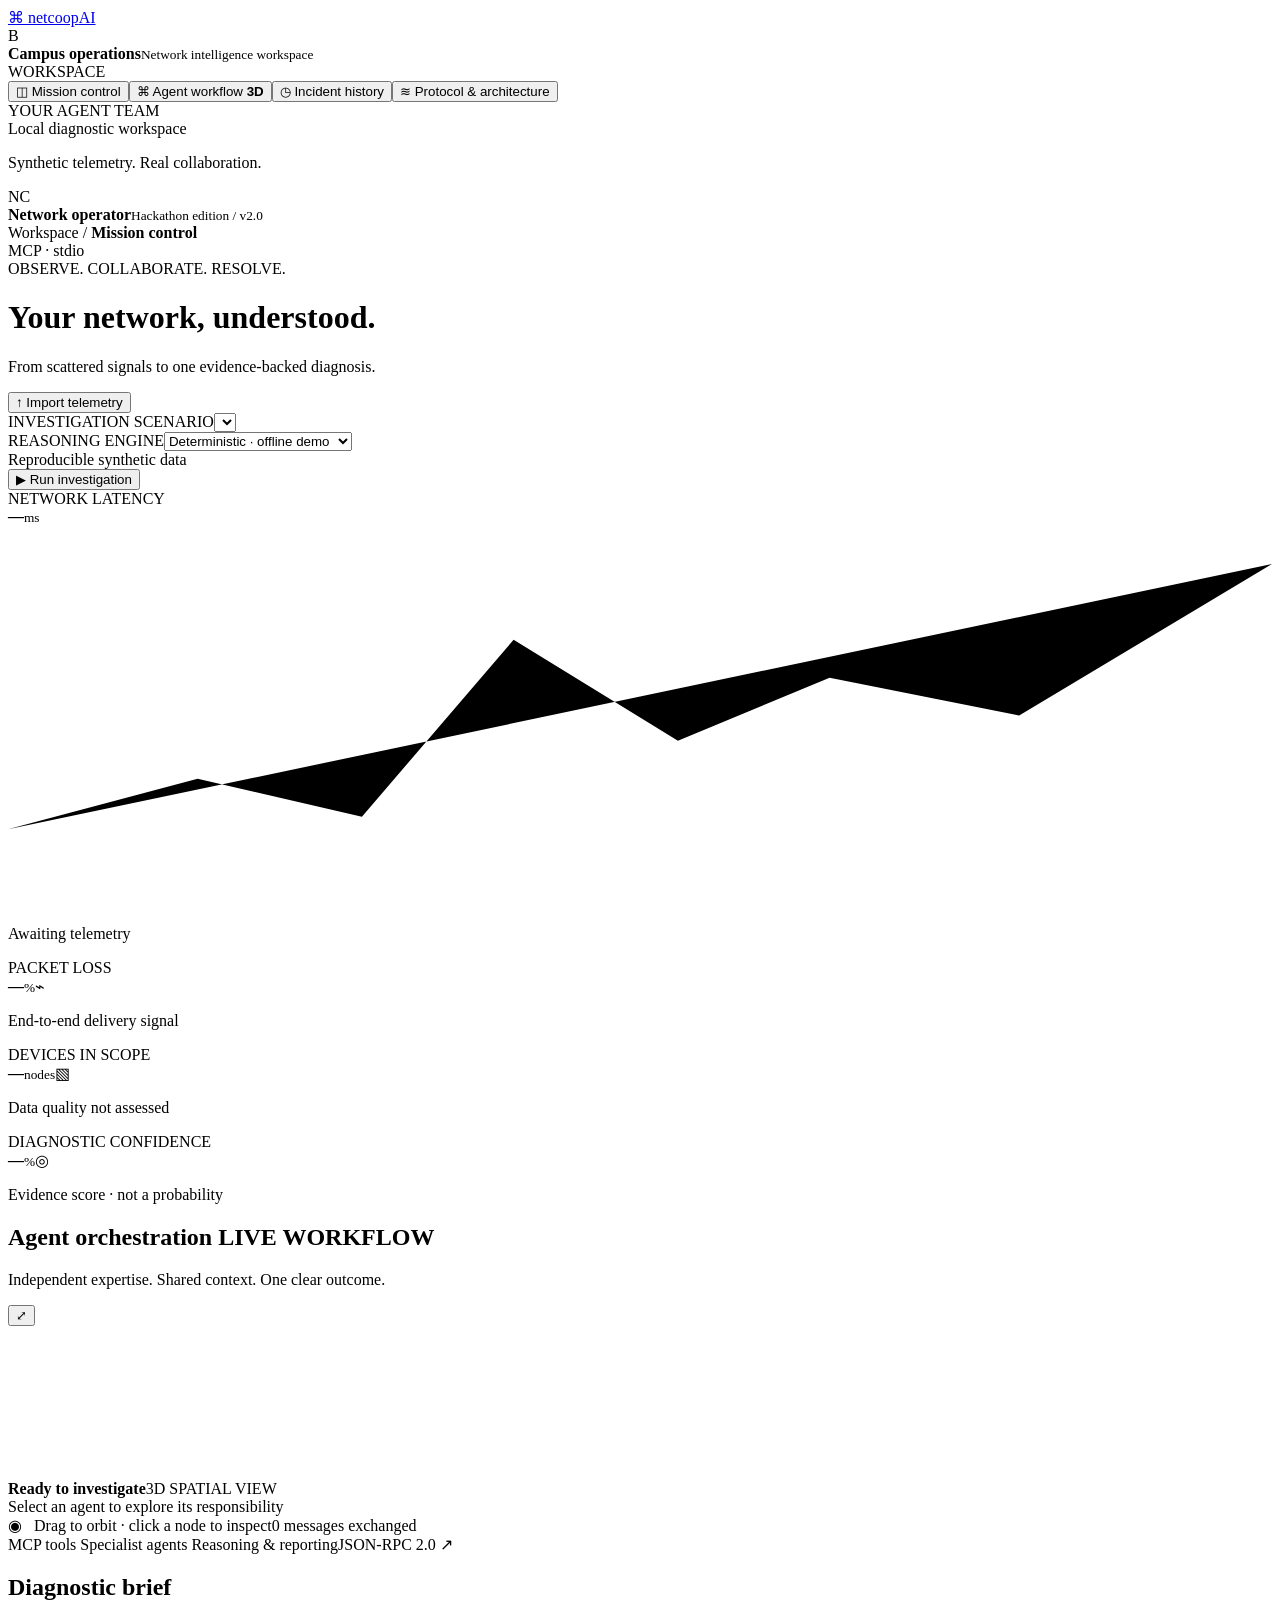
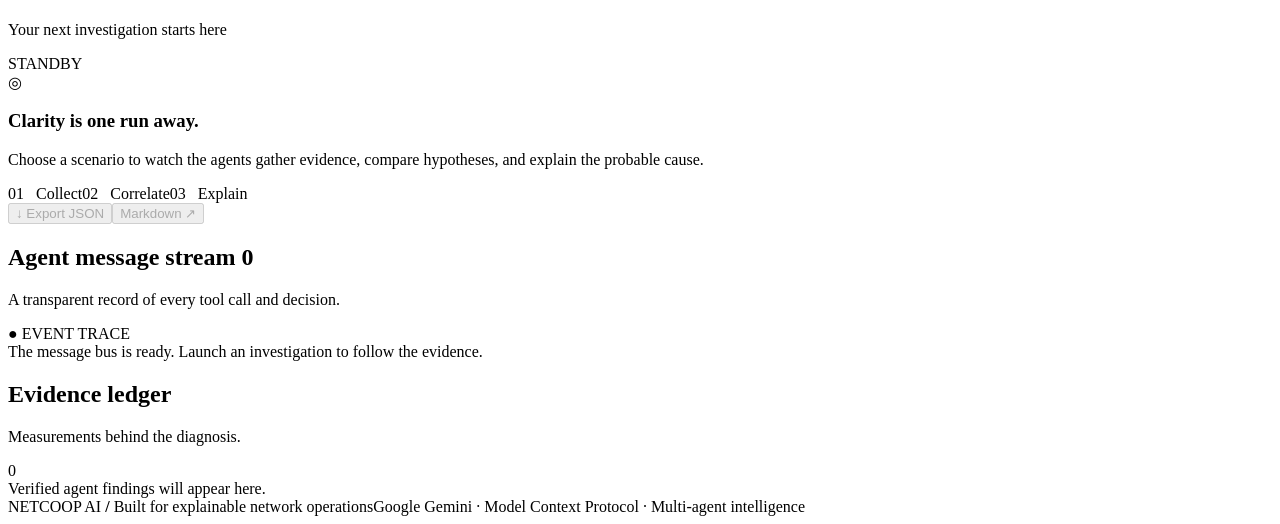
==== static/index.html @ 18e90ee9 "Add initial HTML structure for index page" ====
<!doctype html>
<html lang="en">
<head><meta charset="utf-8"><meta name="viewport" content="width=device-width,initial-scale=1"><meta name="theme-color" content="#102c27"><title>NetCoop AI · Network intelligence</title><link rel="stylesheet" href="/style.css"><script defer src="/app.js"></script></head>
<body>
<aside class="sidebar">
 <a class="brand" href="/" aria-label="NetCoop home"><span class="brand-icon">⌘</span> netcoop<span class="ai">AI</span></a>
 <div class="workspace"><span class="campus">B</span><div><strong>Campus operations</strong><small>Network intelligence workspace</small></div></div>
 <div class="nav-label">WORKSPACE</div>
 <nav><button class="nav active" data-view="overview"><span>◫</span> Mission control</button><button class="nav" data-view="workflow"><span>⌘</span> Agent workflow <b>3D</b></button><button class="nav" data-view="history"><span>◷</span> Incident history</button><button class="nav" id="protocol"><span>≋</span> Protocol & architecture</button></nav>
 <div class="nav-label second">YOUR AGENT TEAM</div><div class="team" id="team"></div>
 <div class="sidebar-bottom"><div class="connection"><i></i> Local diagnostic workspace</div><p>Synthetic telemetry. Real collaboration.</p><div class="profile"><span>NC</span><div><strong>Network operator</strong><small>Hackathon edition / v2.0</small></div></div></div>
</aside>
<div class="shell">
 <header><div class="breadcrumb">Workspace <span>/</span> <strong id="pageTitle">Mission control</strong></div><div class="header-right"><span class="pill"><i></i> MCP · stdio</span><span id="clock"></span></div></header>
 <main>
  <div class="heading"><div><div class="eyebrow">OBSERVE. COLLABORATE. RESOLVE.</div><h1>Your network, understood.</h1><p>From scattered signals to one evidence-backed diagnosis.</p></div><button class="button secondary" id="upload">↑ Import telemetry</button><input hidden id="file" type="file" accept=".json,application/json"></div>
  <section class="command-bar" aria-label="Run configuration"><div><label for="scenario">INVESTIGATION SCENARIO</label><select id="scenario"></select></div><div><label for="mode">REASONING ENGINE</label><select id="mode"><option value="demo">Deterministic · offline demo</option><option value="gemini">Google Gemini + MCP tools</option></select></div><div class="run-source"><i></i><span id="source">Reproducible synthetic data</span></div><button class="button primary" id="run">▶ <span>Run investigation</span></button></section>
  <div id="notice" role="status" aria-live="polite"></div>
  <section class="metrics" id="metrics"><article><span>NETWORK LATENCY</span><div><strong id="latency">—</strong><small>ms</small><svg viewBox="0 0 100 30"><path d="M0 24 L15 20 L28 23 L40 9 L53 17 L65 12 L80 15 L100 3"/></svg></div><p id="latencyNote">Awaiting telemetry</p></article><article><span>PACKET LOSS</span><div><strong id="loss">—</strong><small>%</small><span class="metric-icon">⌁</span></div><p>End-to-end delivery signal</p></article><article><span>DEVICES IN SCOPE</span><div><strong id="devices">—</strong><small>nodes</small><span class="metric-icon">▧</span></div><p id="quality">Data quality not assessed</p></article><article><span>DIAGNOSTIC CONFIDENCE</span><div><strong id="confidence">—</strong><small>%</small><span class="metric-icon">◎</span></div><p>Evidence score · not a probability</p></article></section>
  <div id="dashboard">
  <section class="investigation-grid">
   <article class="panel graph-panel"><div class="panel-heading"><div><h2>Agent orchestration <span class="badge">LIVE WORKFLOW</span></h2><p>Independent expertise. Shared context. One clear outcome.</p></div><button class="icon-button" id="reset" title="Reset 3D camera" aria-label="Reset 3D camera">⤢</button></div>
    <div class="graph"><canvas id="graph" aria-label="Interactive 3D agent workflow. Drag to rotate. The accessible message trace below provides every agent event."></canvas><div class="graph-top"><span><i></i> <b id="graphStatus">Ready to investigate</b></span><span>3D SPATIAL VIEW</span></div><div id="nodeInfo" class="node-info">Select an agent to explore its responsibility</div><div class="graph-bottom"><span>◉ &nbsp; Drag to orbit · click a node to inspect</span><span id="eventCount">0 messages exchanged</span></div></div>
    <div class="flow-footer"><span><i class="dot mint"></i> MCP tools</span><span><i class="dot blue"></i> Specialist agents</span><span><i class="dot purple"></i> Reasoning & reporting</span><span class="transport">JSON-RPC 2.0 ↗</span></div>
   </article>
   <article class="panel result-panel"><div class="panel-heading"><div><h2>Diagnostic brief</h2><p id="incidentId">Your next investigation starts here</p></div><span class="status-badge" id="reportStatus">STANDBY</span></div><div id="report"><div class="empty-report"><div class="radar">◎</div><h3>Clarity is one run away.</h3><p>Choose a scenario to watch the agents gather evidence, compare hypotheses, and explain the probable cause.</p><div class="mini-steps"><span>01 &nbsp; Collect</span><span>02 &nbsp; Correlate</span><span>03 &nbsp; Explain</span></div></div></div><div class="report-footer"><button class="button secondary" id="download" disabled>↓ Export JSON</button><button class="text-button" id="markdown" disabled>Markdown ↗</button></div></article>
  </section>
  <section class="bottom-grid"><article class="panel trace-panel"><div class="panel-heading"><div><h2>Agent message stream <span class="count" id="traceCount">0</span></h2><p>A transparent record of every tool call and decision.</p></div><span class="live-label">● EVENT TRACE</span></div><div id="trace" class="trace" role="log" aria-live="off"><div class="trace-empty">The message bus is ready. Launch an investigation to follow the evidence.</div></div></article><article class="panel evidence-panel"><div class="panel-heading"><div><h2>Evidence ledger</h2><p>Measurements behind the diagnosis.</p></div><span class="count" id="evidenceCount">0</span></div><div id="evidence" class="evidence"><div class="trace-empty">Verified agent findings will appear here.</div></div></article></section>
  </div>
  <section id="historyView" class="panel" hidden><div class="panel-heading"><div><h2>Recent investigations</h2><p>Stored locally · latest 20 investigations · click to inspect</p></div><button id="refresh" class="button secondary">Refresh</button></div><div id="history"></div></section>
  <footer><span>NETCOOP AI <b>/</b> Built for explainable network operations</span><span>Google Gemini · Model Context Protocol · Multi-agent intelligence</span></footer>
 </main>
</div>
<dialog id="dialog"><button class="icon-button close" id="close" aria-label="Close dialog">×</button><div id="dialogContent"></div></dialog>
</body></html>
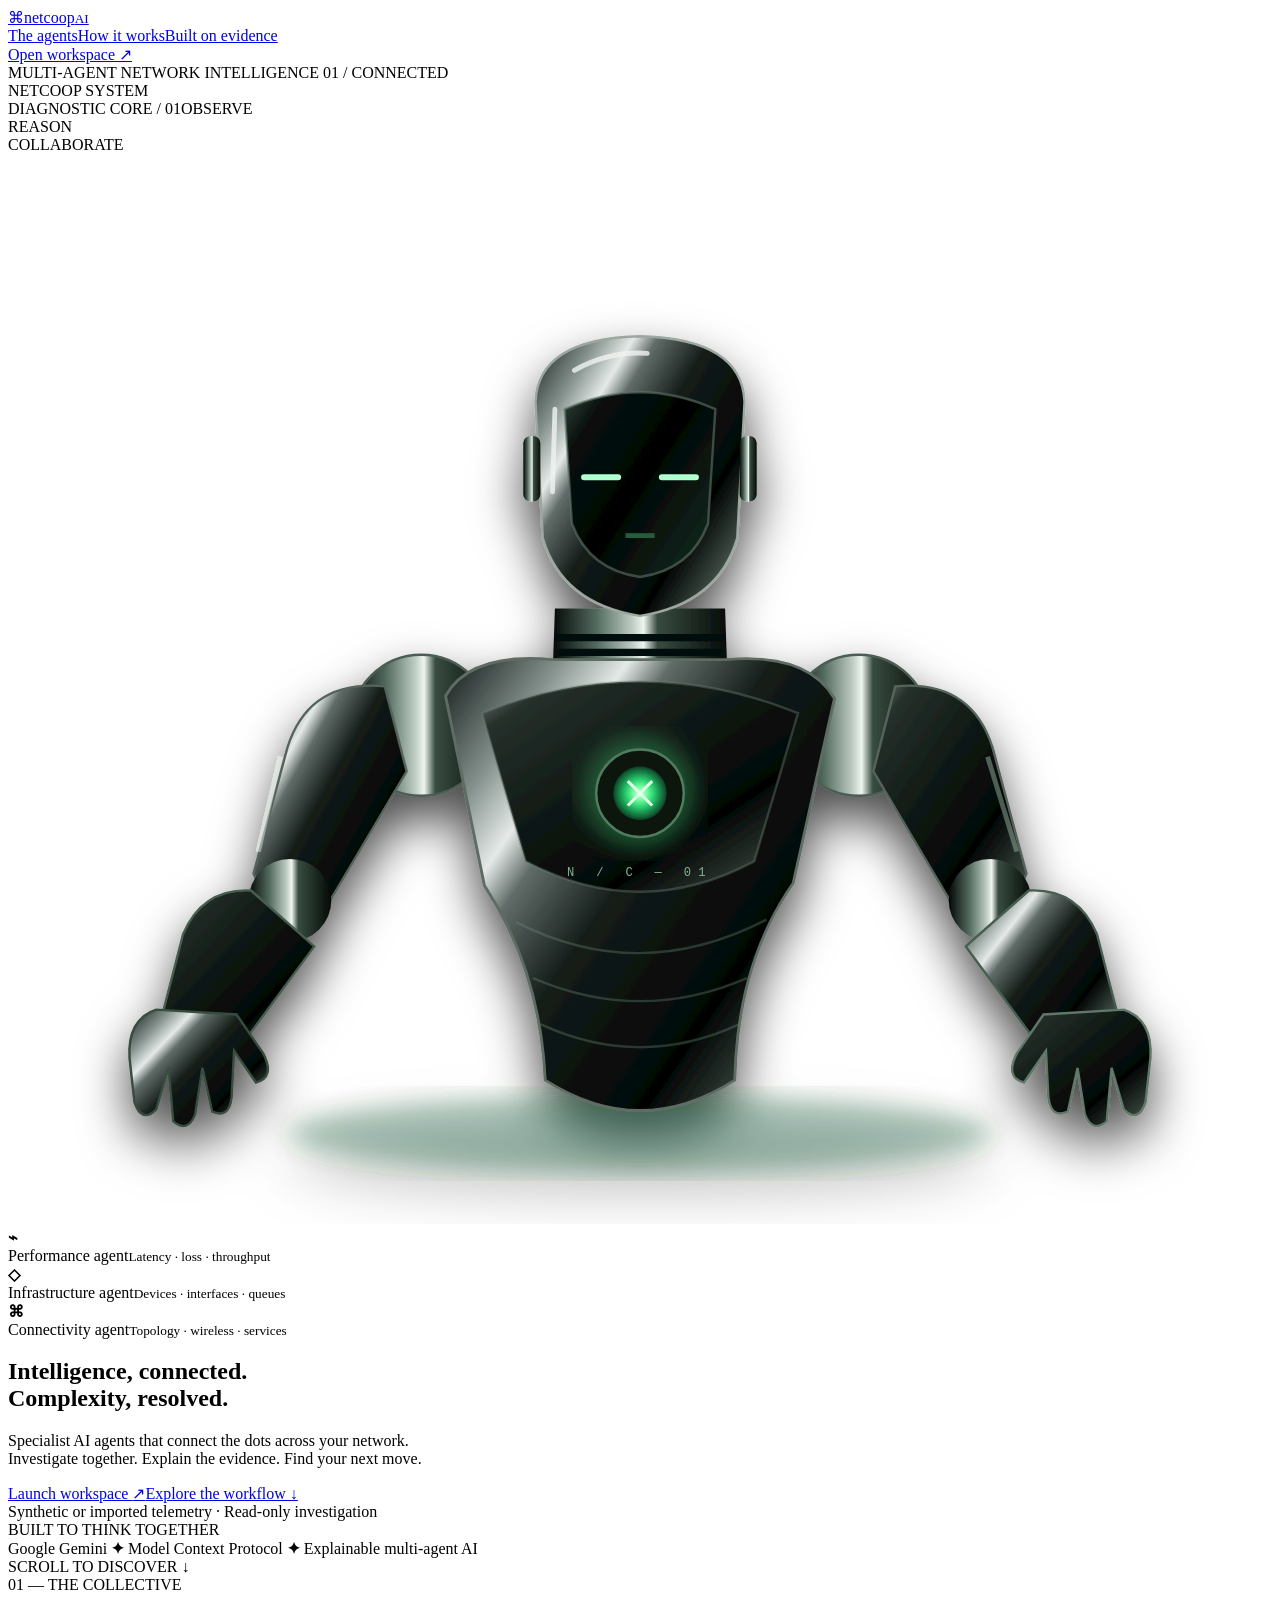
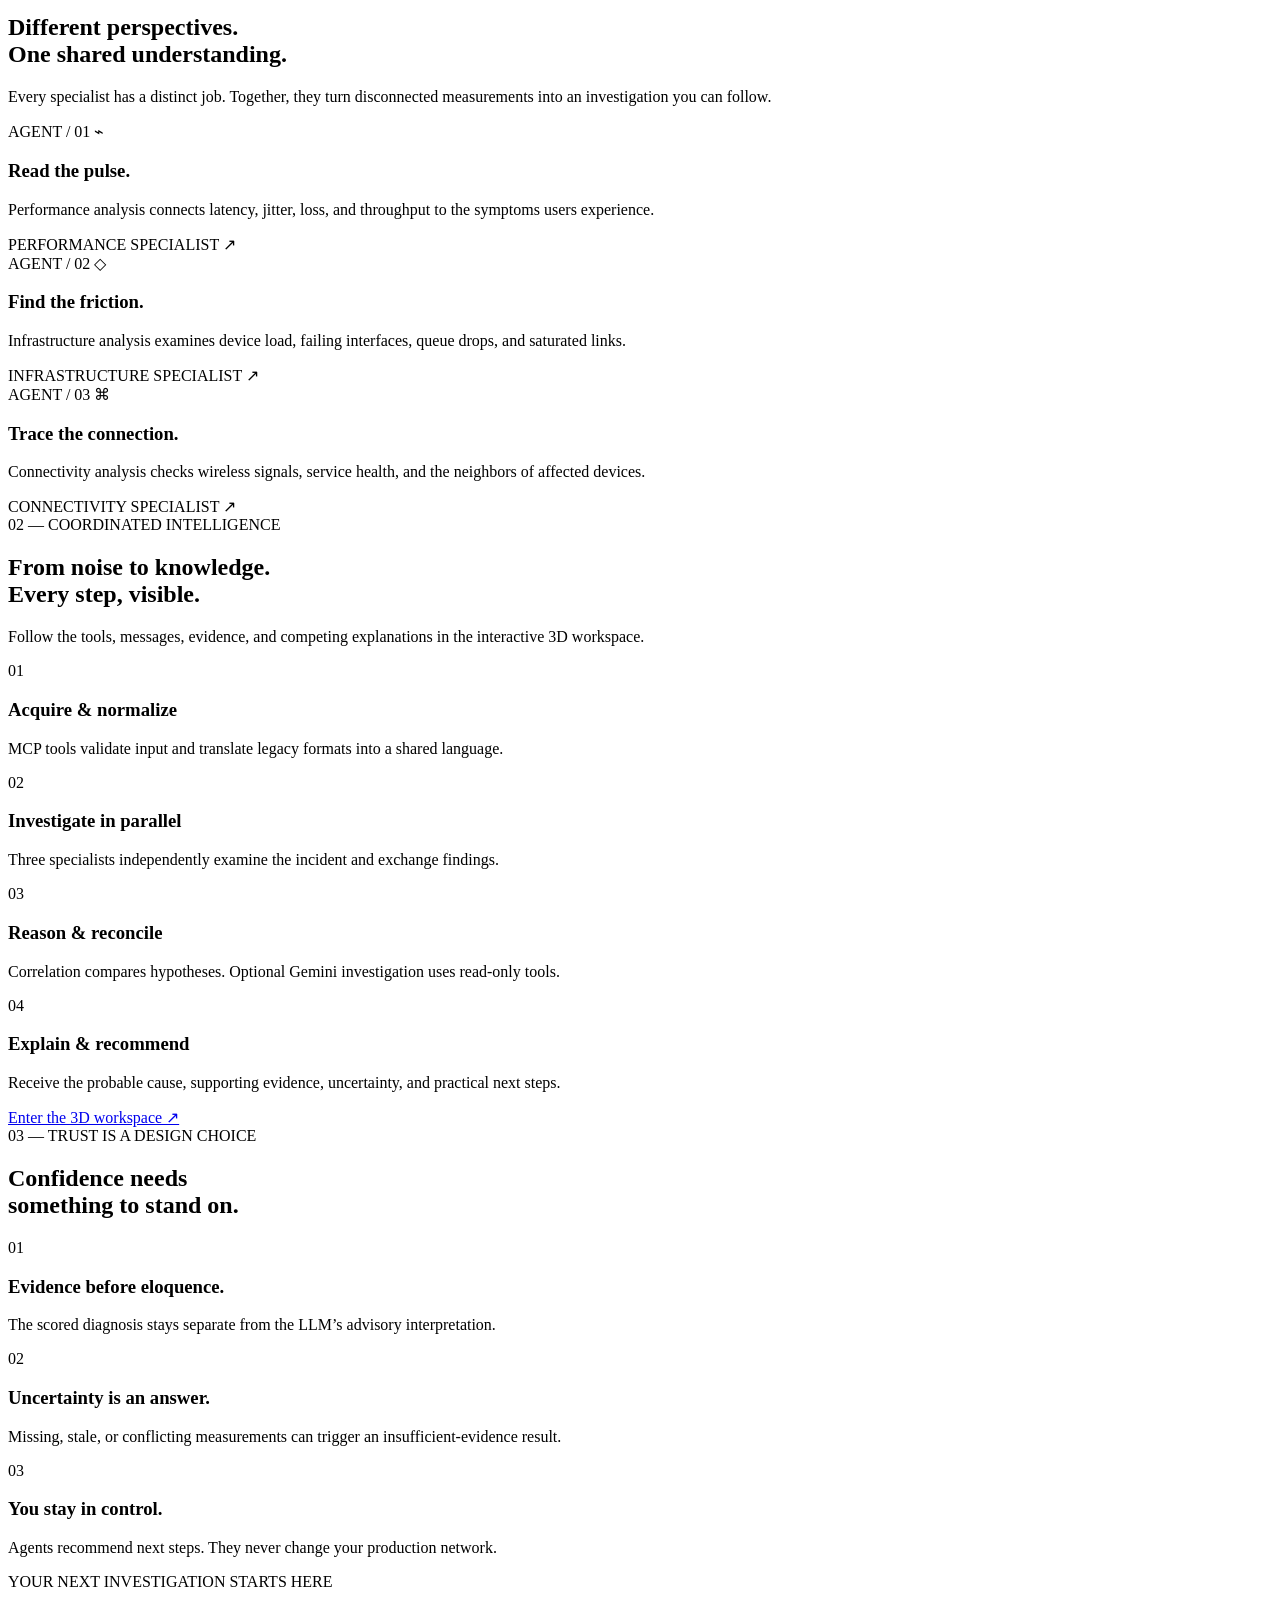
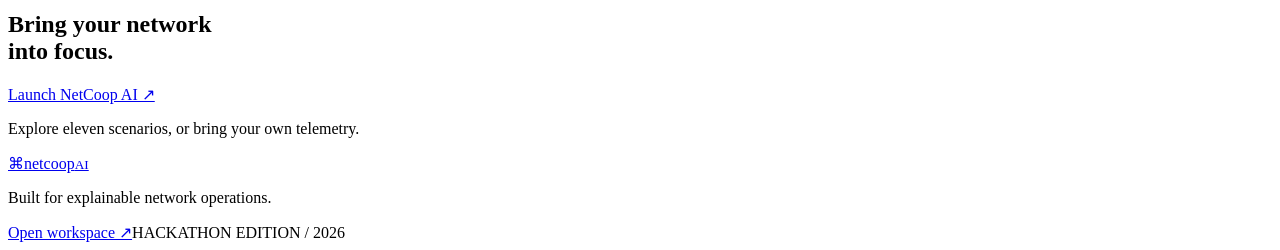
==== commit bb0a52a8: "Revise landing page structure and content Updated the HTML structure and content for the landing pag" ====
--- a/static/index.html
+++ b/static/index.html
@@ -1,35 +1,30 @@
 <!doctype html>
-<html lang="en">
-<head><meta charset="utf-8"><meta name="viewport" content="width=device-width,initial-scale=1"><meta name="theme-color" content="#102c27"><title>NetCoop AI · Network intelligence</title><link rel="stylesheet" href="/style.css"><script defer src="/app.js"></script></head>
-<body>
-<aside class="sidebar">
- <a class="brand" href="/" aria-label="NetCoop home"><span class="brand-icon">⌘</span> netcoop<span class="ai">AI</span></a>
- <div class="workspace"><span class="campus">B</span><div><strong>Campus operations</strong><small>Network intelligence workspace</small></div></div>
- <div class="nav-label">WORKSPACE</div>
- <nav><button class="nav active" data-view="overview"><span>◫</span> Mission control</button><button class="nav" data-view="workflow"><span>⌘</span> Agent workflow <b>3D</b></button><button class="nav" data-view="history"><span>◷</span> Incident history</button><button class="nav" id="protocol"><span>≋</span> Protocol & architecture</button></nav>
- <div class="nav-label second">YOUR AGENT TEAM</div><div class="team" id="team"></div>
- <div class="sidebar-bottom"><div class="connection"><i></i> Local diagnostic workspace</div><p>Synthetic telemetry. Real collaboration.</p><div class="profile"><span>NC</span><div><strong>Network operator</strong><small>Hackathon edition / v2.0</small></div></div></div>
-</aside>
-<div class="shell">
- <header><div class="breadcrumb">Workspace <span>/</span> <strong id="pageTitle">Mission control</strong></div><div class="header-right"><span class="pill"><i></i> MCP · stdio</span><span id="clock"></span></div></header>
- <main>
-  <div class="heading"><div><div class="eyebrow">OBSERVE. COLLABORATE. RESOLVE.</div><h1>Your network, understood.</h1><p>From scattered signals to one evidence-backed diagnosis.</p></div><button class="button secondary" id="upload">↑ Import telemetry</button><input hidden id="file" type="file" accept=".json,application/json"></div>
-  <section class="command-bar" aria-label="Run configuration"><div><label for="scenario">INVESTIGATION SCENARIO</label><select id="scenario"></select></div><div><label for="mode">REASONING ENGINE</label><select id="mode"><option value="demo">Deterministic · offline demo</option><option value="gemini">Google Gemini + MCP tools</option></select></div><div class="run-source"><i></i><span id="source">Reproducible synthetic data</span></div><button class="button primary" id="run">▶ <span>Run investigation</span></button></section>
-  <div id="notice" role="status" aria-live="polite"></div>
-  <section class="metrics" id="metrics"><article><span>NETWORK LATENCY</span><div><strong id="latency">—</strong><small>ms</small><svg viewBox="0 0 100 30"><path d="M0 24 L15 20 L28 23 L40 9 L53 17 L65 12 L80 15 L100 3"/></svg></div><p id="latencyNote">Awaiting telemetry</p></article><article><span>PACKET LOSS</span><div><strong id="loss">—</strong><small>%</small><span class="metric-icon">⌁</span></div><p>End-to-end delivery signal</p></article><article><span>DEVICES IN SCOPE</span><div><strong id="devices">—</strong><small>nodes</small><span class="metric-icon">▧</span></div><p id="quality">Data quality not assessed</p></article><article><span>DIAGNOSTIC CONFIDENCE</span><div><strong id="confidence">—</strong><small>%</small><span class="metric-icon">◎</span></div><p>Evidence score · not a probability</p></article></section>
-  <div id="dashboard">
-  <section class="investigation-grid">
-   <article class="panel graph-panel"><div class="panel-heading"><div><h2>Agent orchestration <span class="badge">LIVE WORKFLOW</span></h2><p>Independent expertise. Shared context. One clear outcome.</p></div><button class="icon-button" id="reset" title="Reset 3D camera" aria-label="Reset 3D camera">⤢</button></div>
-    <div class="graph"><canvas id="graph" aria-label="Interactive 3D agent workflow. Drag to rotate. The accessible message trace below provides every agent event."></canvas><div class="graph-top"><span><i></i> <b id="graphStatus">Ready to investigate</b></span><span>3D SPATIAL VIEW</span></div><div id="nodeInfo" class="node-info">Select an agent to explore its responsibility</div><div class="graph-bottom"><span>◉ &nbsp; Drag to orbit · click a node to inspect</span><span id="eventCount">0 messages exchanged</span></div></div>
-    <div class="flow-footer"><span><i class="dot mint"></i> MCP tools</span><span><i class="dot blue"></i> Specialist agents</span><span><i class="dot purple"></i> Reasoning & reporting</span><span class="transport">JSON-RPC 2.0 ↗</span></div>
-   </article>
-   <article class="panel result-panel"><div class="panel-heading"><div><h2>Diagnostic brief</h2><p id="incidentId">Your next investigation starts here</p></div><span class="status-badge" id="reportStatus">STANDBY</span></div><div id="report"><div class="empty-report"><div class="radar">◎</div><h3>Clarity is one run away.</h3><p>Choose a scenario to watch the agents gather evidence, compare hypotheses, and explain the probable cause.</p><div class="mini-steps"><span>01 &nbsp; Collect</span><span>02 &nbsp; Correlate</span><span>03 &nbsp; Explain</span></div></div></div><div class="report-footer"><button class="button secondary" id="download" disabled>↓ Export JSON</button><button class="text-button" id="markdown" disabled>Markdown ↗</button></div></article>
-  </section>
-  <section class="bottom-grid"><article class="panel trace-panel"><div class="panel-heading"><div><h2>Agent message stream <span class="count" id="traceCount">0</span></h2><p>A transparent record of every tool call and decision.</p></div><span class="live-label">● EVENT TRACE</span></div><div id="trace" class="trace" role="log" aria-live="off"><div class="trace-empty">The message bus is ready. Launch an investigation to follow the evidence.</div></div></article><article class="panel evidence-panel"><div class="panel-heading"><div><h2>Evidence ledger</h2><p>Measurements behind the diagnosis.</p></div><span class="count" id="evidenceCount">0</span></div><div id="evidence" class="evidence"><div class="trace-empty">Verified agent findings will appear here.</div></div></article></section>
-  </div>
-  <section id="historyView" class="panel" hidden><div class="panel-heading"><div><h2>Recent investigations</h2><p>Stored locally · latest 20 investigations · click to inspect</p></div><button id="refresh" class="button secondary">Refresh</button></div><div id="history"></div></section>
-  <footer><span>NETCOOP AI <b>/</b> Built for explainable network operations</span><span>Google Gemini · Model Context Protocol · Multi-agent intelligence</span></footer>
- </main>
+<html lang="en"><head><meta charset="utf-8"><meta name="viewport" content="width=device-width,initial-scale=1"><meta name="theme-color" content="#050807"><meta name="description" content="Specialist agents that investigate network faults with real MCP tools and Google Gemini."><title>NetCoop AI — Intelligence, connected.</title><link rel="stylesheet" href="/landing.css"><script defer src="/landing.js"></script></head><body>
+<nav class="topnav" aria-label="Main navigation"><a class="logo" href="/" aria-label="NetCoop home"><span>⌘</span>netcoop<small>AI</small></a><div class="navlinks"><a href="#agents">The agents</a><a href="#workflow">How it works</a><a href="#principles">Built on evidence</a></div><a class="nav-launch" href="/dashboard.html">Open workspace ↗</a></nav>
+<main><section class="hero"><div class="hero-kicker"><i></i> MULTI-AGENT NETWORK INTELLIGENCE <span>01 / CONNECTED</span></div>
+<div class="sculpture" id="sculpture"><div class="halo"></div><div class="halo-ring"></div><div class="halo-ring outer"></div><span class="coordinate left-coordinate">NETCOOP SYSTEM<br>DIAGNOSTIC CORE / 01</span><span class="coordinate right-coordinate">OBSERVE<br>REASON<br>COLLABORATE</span>
+<svg class="robot" viewBox="0 0 520 440" role="img" aria-label="Original metallic NetCoop robot illustration with an illuminated green core"><defs>
+<linearGradient id="metal" x2="1" y2=".8"><stop stop-color="#101716"/><stop offset=".18" stop-color="#83908c"/><stop offset=".29" stop-color="#e5eae8"/><stop offset=".36" stop-color="#616c69"/><stop offset=".52" stop-color="#141c19"/><stop offset=".8" stop-color="#020504"/><stop offset="1" stop-color="#52645b"/></linearGradient>
+<linearGradient id="darkmetal" x2="1" y2="1"><stop stop-color="#7b8580"/><stop offset=".12" stop-color="#26302c"/><stop offset=".4" stop-color="#111a15"/><stop offset=".7" stop-color="#020504"/><stop offset="1" stop-color="#4e5e54"/></linearGradient>
+<linearGradient id="chrome"><stop stop-color="#030806"/><stop offset=".25" stop-color="#526a5e"/><stop offset=".46" stop-color="#c0cec5"/><stop offset=".52" stop-color="#eff5f0"/><stop offset=".6" stop-color="#384c40"/><stop offset="1" stop-color="#050a07"/></linearGradient>
+<linearGradient id="glass" x2="1" y2=".8"><stop stop-color="#31453d"/><stop offset=".18" stop-color="#080f0c"/><stop offset=".55" stop-color="#010403"/><stop offset="1" stop-color="#14291e"/></linearGradient>
+<radialGradient id="core"><stop stop-color="#e1ffdd"/><stop offset=".25" stop-color="#72ff9e"/><stop offset=".55" stop-color="#25c86b"/><stop offset="1" stop-color="#0d4328"/></radialGradient><filter id="bloom"><feGaussianBlur stdDeviation="5"/></filter><filter id="shadow"><feDropShadow dx="0" dy="10" stdDeviation="10" flood-color="#000" flood-opacity=".7"/></filter></defs>
+<g filter="url(#shadow)"><ellipse cx="260" cy="403" rx="145" ry="16" fill="#0c4b2a" opacity=".3" filter="url(#bloom)"/>
+<g><circle cx="170" cy="235" r="29" fill="url(#chrome)" stroke="#4c5d54"/><path d="M155 219 Q124 216 115 244 L101 296 Q108 315 132 308 L164 254Z" fill="url(#metal)" stroke="#56645b"/><path d="M112 248 L103 287" stroke="#e0e7e2" stroke-opacity=".5" stroke-width="2"/><circle cx="116" cy="307" r="17" fill="url(#chrome)"/><path d="M100 303 Q80 302 72 321 L63 356 Q75 376 98 364 L126 326Z" fill="url(#darkmetal)" stroke="#465d4f"/><path d="M61 352 Q49 356 50 372 L52 390 Q55 399 61 393 L66 376 L68 398 Q74 403 77 395 L80 376 L84 394 Q91 397 92 388 L93 369 L102 382 Q110 380 105 370 L94 354Z" fill="url(#metal)" stroke="#384d40"/></g>
+<g><circle cx="350" cy="235" r="29" fill="url(#chrome)" stroke="#4c5d54"/><path d="M365 219 Q396 216 405 244 L419 296 Q412 315 388 308 L356 254Z" fill="url(#darkmetal)" stroke="#56645b"/><path d="M403 248 L415 287" stroke="#93b4a0" stroke-opacity=".5" stroke-width="2"/><circle cx="404" cy="307" r="17" fill="url(#chrome)"/><path d="M420 303 Q440 302 448 321 L457 356 Q445 376 422 364 L394 326Z" fill="url(#metal)" stroke="#465d4f"/><path d="M459 352 Q471 356 470 372 L468 390 Q465 399 459 393 L454 376 L452 398 Q446 403 443 395 L440 376 L436 394 Q429 397 428 388 L427 369 L418 382 Q410 380 415 370 L426 354Z" fill="url(#darkmetal)" stroke="#607769"/></g>
+<path d="M225 187 L224 216 L296 216 L295 187Z" fill="url(#chrome)"/><path d="M225 199 L295 199 M226 205 L294 205" stroke="#050b08" stroke-width="3"/>
+<path d="M180 223 Q190 205 224 208 L295 208 Q329 205 340 224 L323 300 Q300 333 299 381 Q260 406 221 381 Q219 336 196 301Z" fill="url(#metal)" stroke="#5f6c64" stroke-width="1.2"/><path d="M195 230 Q260 204 325 230 L307 291 Q260 316 213 291Z" fill="url(#darkmetal)" stroke="#6c8173" stroke-opacity=".4"/><path d="M209 316 Q260 342 312 315 M216 339 Q260 358 304 339 M219 358 Q260 377 301 358" fill="none" stroke="#6b8b76" stroke-opacity=".35"/>
+<circle class="core-glow" cx="260" cy="263" r="23" fill="#53ff92" opacity=".3" filter="url(#bloom)"/><circle cx="260" cy="263" r="18" fill="#07140d" stroke="#517c5e"/><circle cx="260" cy="263" r="11" fill="url(#core)"/><path d="M255 258 L265 268 M265 258 L255 268" stroke="#e3ffe9" stroke-width="1.2"/><text x="260" y="297" text-anchor="middle" fill="#80b391" font-family="monospace" font-size="5" letter-spacing="3">N / C — 01</text>
+<g class="robot-head"><path d="M217 102 Q218 76 260 75 Q302 76 303 102 L300 158 Q292 185 260 190 Q228 185 220 158Z" fill="url(#metal)" stroke="#9ba79f"/><path d="M229 105 Q260 91 291 105 L288 152 Q281 171 260 174 Q239 171 232 152Z" fill="url(#glass)" stroke="#60766a" stroke-opacity=".6"/><path d="M225 105 L224 139 M233 89 Q247 81 263 82" fill="none" stroke="#f0f4f1" stroke-width="2" stroke-linecap="round" opacity=".8"/><path d="M237 133 L251 133 M269 133 L283 133" stroke="#b0ffd1" stroke-width="2.5" stroke-linecap="round"/><path d="M237 133 L251 133 M269 133 L283 133" stroke="#4cff92" stroke-width="6" stroke-linecap="round" filter="url(#bloom)"/><path d="M254 157 L266 157" stroke="#285c3d" stroke-width="2"/><rect x="212" y="116" width="7" height="27" rx="3" fill="url(#chrome)"/><rect x="301" y="116" width="7" height="27" rx="3" fill="url(#chrome)"/></g></g></svg>
+<div class="signal-tag tag-left"><b>⌁</b><div>Performance agent<small>Latency · loss · throughput</small></div><i></i></div><div class="signal-tag tag-right"><b>◇</b><div>Infrastructure agent<small>Devices · interfaces · queues</small></div><i></i></div><div class="signal-tag tag-bottom"><b>⌘</b><div>Connectivity agent<small>Topology · wireless · services</small></div></div>
 </div>
-<dialog id="dialog"><button class="icon-button close" id="close" aria-label="Close dialog">×</button><div id="dialogContent"></div></dialog>
-</body></html>
+<div class="hero-copy"><h1>Intelligence, connected.<br>Complexity, <span>resolved.</span></h1><p>Specialist AI agents that connect the dots across your network.<br>Investigate together. Explain the evidence. Find your next move.</p><div class="hero-actions"><a class="cta" href="/dashboard.html">Launch workspace <span>↗</span></a><a class="quiet-link" href="#workflow">Explore the workflow ↓</a></div><div class="hero-disclosure"><i></i> Synthetic or imported telemetry <span>·</span> Read-only investigation</div></div>
+<div class="hero-baseline"><span>BUILT TO THINK TOGETHER</span><div>Google Gemini <b>✦</b> Model Context Protocol <b>✦</b> Explainable multi-agent AI</div><span>SCROLL TO DISCOVER ↓</span></div></section>
+<section class="section-wrap" id="agents"><div class="section-intro"><span class="eyebrow">01 — THE COLLECTIVE</span><h2>Different perspectives.<br><span>One shared understanding.</span></h2><p>Every specialist has a distinct job. Together, they turn disconnected measurements into an investigation you can follow.</p></div><div class="agent-grid">
+<article class="agent-card"><div class="card-number">AGENT / 01 <span>⌁</span></div><div class="card-art wave-art" aria-hidden="true"><i></i><i></i><i></i><i></i><i></i><i></i><i></i><i></i><i></i></div><h3>Read the pulse.</h3><p>Performance analysis connects latency, jitter, loss, and throughput to the symptoms users experience.</p><span class="card-label">PERFORMANCE SPECIALIST ↗</span></article>
+<article class="agent-card"><div class="card-number">AGENT / 02 <span>◇</span></div><div class="card-art cube-art" aria-hidden="true"><div></div><div></div><div></div></div><h3>Find the friction.</h3><p>Infrastructure analysis examines device load, failing interfaces, queue drops, and saturated links.</p><span class="card-label">INFRASTRUCTURE SPECIALIST ↗</span></article>
+<article class="agent-card"><div class="card-number">AGENT / 03 <span>⌘</span></div><div class="card-art network-art" aria-hidden="true"><i></i><i></i><i></i><i></i><i></i></div><h3>Trace the connection.</h3><p>Connectivity analysis checks wireless signals, service health, and the neighbors of affected devices.</p><span class="card-label">CONNECTIVITY SPECIALIST ↗</span></article></div></section>
+<section class="section-wrap" id="workflow"><div class="section-intro"><span class="eyebrow">02 — COORDINATED INTELLIGENCE</span><h2>From noise to knowledge.<br><span>Every step, visible.</span></h2><p>Follow the tools, messages, evidence, and competing explanations in the interactive 3D workspace.</p></div><div class="workflow-line"><article><span>01</span><h3>Acquire & normalize</h3><p>MCP tools validate input and translate legacy formats into a shared language.</p></article><article><span>02</span><h3>Investigate in parallel</h3><p>Three specialists independently examine the incident and exchange findings.</p></article><article><span>03</span><h3>Reason & reconcile</h3><p>Correlation compares hypotheses. Optional Gemini investigation uses read-only tools.</p></article><article><span>04</span><h3>Explain & recommend</h3><p>Receive the probable cause, supporting evidence, uncertainty, and practical next steps.</p></article></div><a class="quiet-link" href="/dashboard.html#workflow">Enter the 3D workspace ↗</a></section>
+<section class="section-wrap principles-section" id="principles"><div><span class="eyebrow">03 — TRUST IS A DESIGN CHOICE</span><h2>Confidence needs<br><span>something to stand on.</span></h2></div><div class="principle-list"><article><span>01</span><div><h3>Evidence before eloquence.</h3><p>The scored diagnosis stays separate from the LLM’s advisory interpretation.</p></div></article><article><span>02</span><div><h3>Uncertainty is an answer.</h3><p>Missing, stale, or conflicting measurements can trigger an insufficient-evidence result.</p></div></article><article><span>03</span><div><h3>You stay in control.</h3><p>Agents recommend next steps. They never change your production network.</p></div></article></div></section>
+<section class="section-wrap closing"><span class="eyebrow">YOUR NEXT INVESTIGATION STARTS HERE</span><h2>Bring your network<br><span>into focus.</span></h2><a class="cta" href="/dashboard.html">Launch NetCoop AI ↗</a><p>Explore eleven scenarios, or bring your own telemetry.</p></section></main>
+<footer class="landing-footer"><a class="logo" href="/"><span>⌘</span>netcoop<small>AI</small></a><p>Built for explainable network operations.</p><a href="/dashboard.html">Open workspace ↗</a><span>HACKATHON EDITION / 2026</span></footer></body></html>
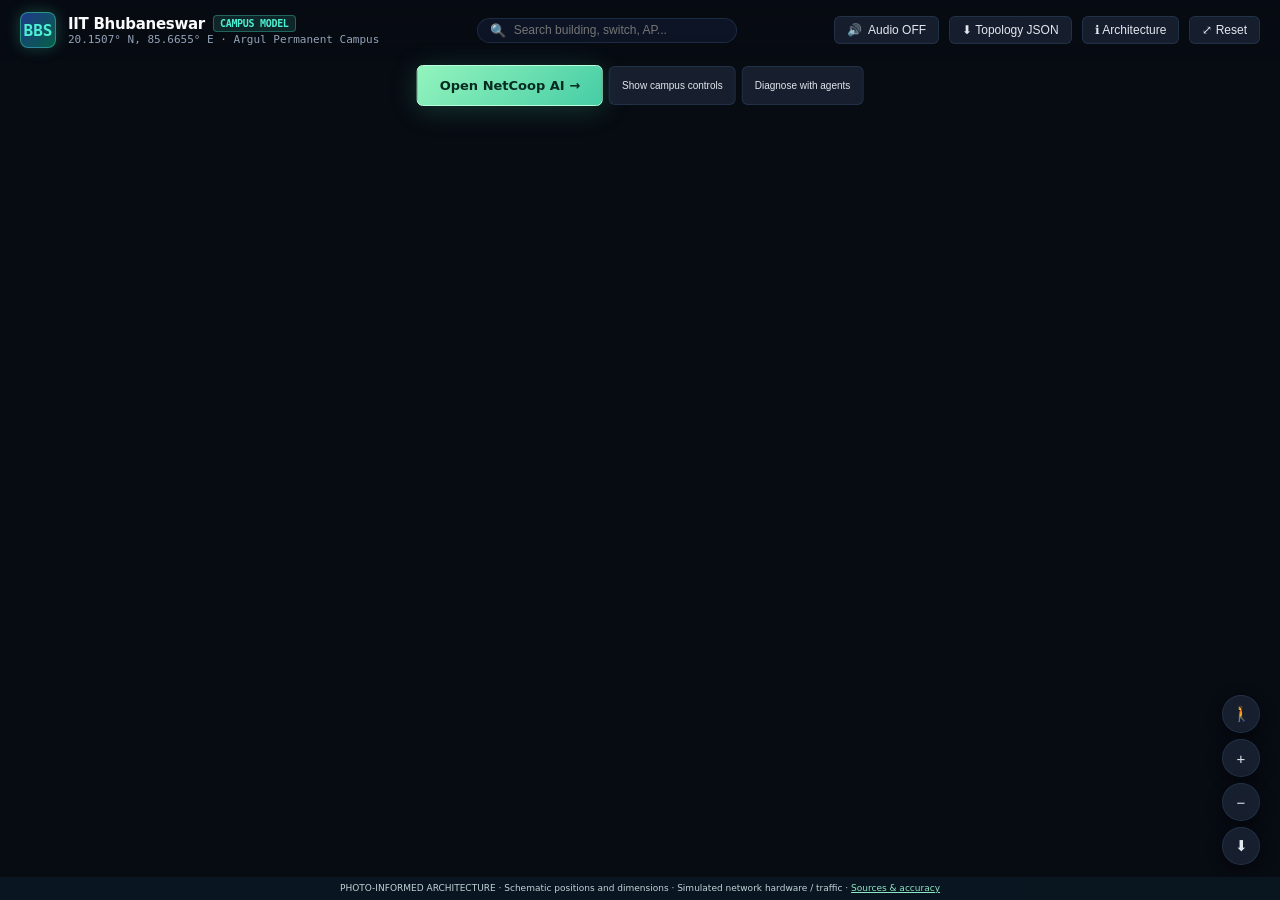
==== commit 8cdc7eb7: "Add files via upload" ====
--- a/static/index.html
+++ b/static/index.html
@@ -1,30 +1,2401 @@
-<!doctype html>
-<html lang="en"><head><meta charset="utf-8"><meta name="viewport" content="width=device-width,initial-scale=1"><meta name="theme-color" content="#050807"><meta name="description" content="Specialist agents that investigate network faults with real MCP tools and Google Gemini."><title>NetCoop AI — Intelligence, connected.</title><link rel="stylesheet" href="/landing.css"><script defer src="/landing.js"></script></head><body>
-<nav class="topnav" aria-label="Main navigation"><a class="logo" href="/" aria-label="NetCoop home"><span>⌘</span>netcoop<small>AI</small></a><div class="navlinks"><a href="#agents">The agents</a><a href="#workflow">How it works</a><a href="#principles">Built on evidence</a></div><a class="nav-launch" href="/dashboard.html">Open workspace ↗</a></nav>
-<main><section class="hero"><div class="hero-kicker"><i></i> MULTI-AGENT NETWORK INTELLIGENCE <span>01 / CONNECTED</span></div>
-<div class="sculpture" id="sculpture"><div class="halo"></div><div class="halo-ring"></div><div class="halo-ring outer"></div><span class="coordinate left-coordinate">NETCOOP SYSTEM<br>DIAGNOSTIC CORE / 01</span><span class="coordinate right-coordinate">OBSERVE<br>REASON<br>COLLABORATE</span>
-<svg class="robot" viewBox="0 0 520 440" role="img" aria-label="Original metallic NetCoop robot illustration with an illuminated green core"><defs>
-<linearGradient id="metal" x2="1" y2=".8"><stop stop-color="#101716"/><stop offset=".18" stop-color="#83908c"/><stop offset=".29" stop-color="#e5eae8"/><stop offset=".36" stop-color="#616c69"/><stop offset=".52" stop-color="#141c19"/><stop offset=".8" stop-color="#020504"/><stop offset="1" stop-color="#52645b"/></linearGradient>
-<linearGradient id="darkmetal" x2="1" y2="1"><stop stop-color="#7b8580"/><stop offset=".12" stop-color="#26302c"/><stop offset=".4" stop-color="#111a15"/><stop offset=".7" stop-color="#020504"/><stop offset="1" stop-color="#4e5e54"/></linearGradient>
-<linearGradient id="chrome"><stop stop-color="#030806"/><stop offset=".25" stop-color="#526a5e"/><stop offset=".46" stop-color="#c0cec5"/><stop offset=".52" stop-color="#eff5f0"/><stop offset=".6" stop-color="#384c40"/><stop offset="1" stop-color="#050a07"/></linearGradient>
-<linearGradient id="glass" x2="1" y2=".8"><stop stop-color="#31453d"/><stop offset=".18" stop-color="#080f0c"/><stop offset=".55" stop-color="#010403"/><stop offset="1" stop-color="#14291e"/></linearGradient>
-<radialGradient id="core"><stop stop-color="#e1ffdd"/><stop offset=".25" stop-color="#72ff9e"/><stop offset=".55" stop-color="#25c86b"/><stop offset="1" stop-color="#0d4328"/></radialGradient><filter id="bloom"><feGaussianBlur stdDeviation="5"/></filter><filter id="shadow"><feDropShadow dx="0" dy="10" stdDeviation="10" flood-color="#000" flood-opacity=".7"/></filter></defs>
-<g filter="url(#shadow)"><ellipse cx="260" cy="403" rx="145" ry="16" fill="#0c4b2a" opacity=".3" filter="url(#bloom)"/>
-<g><circle cx="170" cy="235" r="29" fill="url(#chrome)" stroke="#4c5d54"/><path d="M155 219 Q124 216 115 244 L101 296 Q108 315 132 308 L164 254Z" fill="url(#metal)" stroke="#56645b"/><path d="M112 248 L103 287" stroke="#e0e7e2" stroke-opacity=".5" stroke-width="2"/><circle cx="116" cy="307" r="17" fill="url(#chrome)"/><path d="M100 303 Q80 302 72 321 L63 356 Q75 376 98 364 L126 326Z" fill="url(#darkmetal)" stroke="#465d4f"/><path d="M61 352 Q49 356 50 372 L52 390 Q55 399 61 393 L66 376 L68 398 Q74 403 77 395 L80 376 L84 394 Q91 397 92 388 L93 369 L102 382 Q110 380 105 370 L94 354Z" fill="url(#metal)" stroke="#384d40"/></g>
-<g><circle cx="350" cy="235" r="29" fill="url(#chrome)" stroke="#4c5d54"/><path d="M365 219 Q396 216 405 244 L419 296 Q412 315 388 308 L356 254Z" fill="url(#darkmetal)" stroke="#56645b"/><path d="M403 248 L415 287" stroke="#93b4a0" stroke-opacity=".5" stroke-width="2"/><circle cx="404" cy="307" r="17" fill="url(#chrome)"/><path d="M420 303 Q440 302 448 321 L457 356 Q445 376 422 364 L394 326Z" fill="url(#metal)" stroke="#465d4f"/><path d="M459 352 Q471 356 470 372 L468 390 Q465 399 459 393 L454 376 L452 398 Q446 403 443 395 L440 376 L436 394 Q429 397 428 388 L427 369 L418 382 Q410 380 415 370 L426 354Z" fill="url(#darkmetal)" stroke="#607769"/></g>
-<path d="M225 187 L224 216 L296 216 L295 187Z" fill="url(#chrome)"/><path d="M225 199 L295 199 M226 205 L294 205" stroke="#050b08" stroke-width="3"/>
-<path d="M180 223 Q190 205 224 208 L295 208 Q329 205 340 224 L323 300 Q300 333 299 381 Q260 406 221 381 Q219 336 196 301Z" fill="url(#metal)" stroke="#5f6c64" stroke-width="1.2"/><path d="M195 230 Q260 204 325 230 L307 291 Q260 316 213 291Z" fill="url(#darkmetal)" stroke="#6c8173" stroke-opacity=".4"/><path d="M209 316 Q260 342 312 315 M216 339 Q260 358 304 339 M219 358 Q260 377 301 358" fill="none" stroke="#6b8b76" stroke-opacity=".35"/>
-<circle class="core-glow" cx="260" cy="263" r="23" fill="#53ff92" opacity=".3" filter="url(#bloom)"/><circle cx="260" cy="263" r="18" fill="#07140d" stroke="#517c5e"/><circle cx="260" cy="263" r="11" fill="url(#core)"/><path d="M255 258 L265 268 M265 258 L255 268" stroke="#e3ffe9" stroke-width="1.2"/><text x="260" y="297" text-anchor="middle" fill="#80b391" font-family="monospace" font-size="5" letter-spacing="3">N / C — 01</text>
-<g class="robot-head"><path d="M217 102 Q218 76 260 75 Q302 76 303 102 L300 158 Q292 185 260 190 Q228 185 220 158Z" fill="url(#metal)" stroke="#9ba79f"/><path d="M229 105 Q260 91 291 105 L288 152 Q281 171 260 174 Q239 171 232 152Z" fill="url(#glass)" stroke="#60766a" stroke-opacity=".6"/><path d="M225 105 L224 139 M233 89 Q247 81 263 82" fill="none" stroke="#f0f4f1" stroke-width="2" stroke-linecap="round" opacity=".8"/><path d="M237 133 L251 133 M269 133 L283 133" stroke="#b0ffd1" stroke-width="2.5" stroke-linecap="round"/><path d="M237 133 L251 133 M269 133 L283 133" stroke="#4cff92" stroke-width="6" stroke-linecap="round" filter="url(#bloom)"/><path d="M254 157 L266 157" stroke="#285c3d" stroke-width="2"/><rect x="212" y="116" width="7" height="27" rx="3" fill="url(#chrome)"/><rect x="301" y="116" width="7" height="27" rx="3" fill="url(#chrome)"/></g></g></svg>
-<div class="signal-tag tag-left"><b>⌁</b><div>Performance agent<small>Latency · loss · throughput</small></div><i></i></div><div class="signal-tag tag-right"><b>◇</b><div>Infrastructure agent<small>Devices · interfaces · queues</small></div><i></i></div><div class="signal-tag tag-bottom"><b>⌘</b><div>Connectivity agent<small>Topology · wireless · services</small></div></div>
-</div>
-<div class="hero-copy"><h1>Intelligence, connected.<br>Complexity, <span>resolved.</span></h1><p>Specialist AI agents that connect the dots across your network.<br>Investigate together. Explain the evidence. Find your next move.</p><div class="hero-actions"><a class="cta" href="/dashboard.html">Launch workspace <span>↗</span></a><a class="quiet-link" href="#workflow">Explore the workflow ↓</a></div><div class="hero-disclosure"><i></i> Synthetic or imported telemetry <span>·</span> Read-only investigation</div></div>
-<div class="hero-baseline"><span>BUILT TO THINK TOGETHER</span><div>Google Gemini <b>✦</b> Model Context Protocol <b>✦</b> Explainable multi-agent AI</div><span>SCROLL TO DISCOVER ↓</span></div></section>
-<section class="section-wrap" id="agents"><div class="section-intro"><span class="eyebrow">01 — THE COLLECTIVE</span><h2>Different perspectives.<br><span>One shared understanding.</span></h2><p>Every specialist has a distinct job. Together, they turn disconnected measurements into an investigation you can follow.</p></div><div class="agent-grid">
-<article class="agent-card"><div class="card-number">AGENT / 01 <span>⌁</span></div><div class="card-art wave-art" aria-hidden="true"><i></i><i></i><i></i><i></i><i></i><i></i><i></i><i></i><i></i></div><h3>Read the pulse.</h3><p>Performance analysis connects latency, jitter, loss, and throughput to the symptoms users experience.</p><span class="card-label">PERFORMANCE SPECIALIST ↗</span></article>
-<article class="agent-card"><div class="card-number">AGENT / 02 <span>◇</span></div><div class="card-art cube-art" aria-hidden="true"><div></div><div></div><div></div></div><h3>Find the friction.</h3><p>Infrastructure analysis examines device load, failing interfaces, queue drops, and saturated links.</p><span class="card-label">INFRASTRUCTURE SPECIALIST ↗</span></article>
-<article class="agent-card"><div class="card-number">AGENT / 03 <span>⌘</span></div><div class="card-art network-art" aria-hidden="true"><i></i><i></i><i></i><i></i><i></i></div><h3>Trace the connection.</h3><p>Connectivity analysis checks wireless signals, service health, and the neighbors of affected devices.</p><span class="card-label">CONNECTIVITY SPECIALIST ↗</span></article></div></section>
-<section class="section-wrap" id="workflow"><div class="section-intro"><span class="eyebrow">02 — COORDINATED INTELLIGENCE</span><h2>From noise to knowledge.<br><span>Every step, visible.</span></h2><p>Follow the tools, messages, evidence, and competing explanations in the interactive 3D workspace.</p></div><div class="workflow-line"><article><span>01</span><h3>Acquire & normalize</h3><p>MCP tools validate input and translate legacy formats into a shared language.</p></article><article><span>02</span><h3>Investigate in parallel</h3><p>Three specialists independently examine the incident and exchange findings.</p></article><article><span>03</span><h3>Reason & reconcile</h3><p>Correlation compares hypotheses. Optional Gemini investigation uses read-only tools.</p></article><article><span>04</span><h3>Explain & recommend</h3><p>Receive the probable cause, supporting evidence, uncertainty, and practical next steps.</p></article></div><a class="quiet-link" href="/dashboard.html#workflow">Enter the 3D workspace ↗</a></section>
-<section class="section-wrap principles-section" id="principles"><div><span class="eyebrow">03 — TRUST IS A DESIGN CHOICE</span><h2>Confidence needs<br><span>something to stand on.</span></h2></div><div class="principle-list"><article><span>01</span><div><h3>Evidence before eloquence.</h3><p>The scored diagnosis stays separate from the LLM’s advisory interpretation.</p></div></article><article><span>02</span><div><h3>Uncertainty is an answer.</h3><p>Missing, stale, or conflicting measurements can trigger an insufficient-evidence result.</p></div></article><article><span>03</span><div><h3>You stay in control.</h3><p>Agents recommend next steps. They never change your production network.</p></div></article></div></section>
-<section class="section-wrap closing"><span class="eyebrow">YOUR NEXT INVESTIGATION STARTS HERE</span><h2>Bring your network<br><span>into focus.</span></h2><a class="cta" href="/dashboard.html">Launch NetCoop AI ↗</a><p>Explore eleven scenarios, or bring your own telemetry.</p></section></main>
-<footer class="landing-footer"><a class="logo" href="/"><span>⌘</span>netcoop<small>AI</small></a><p>Built for explainable network operations.</p><a href="/dashboard.html">Open workspace ↗</a><span>HACKATHON EDITION / 2026</span></footer></body></html>
+<!doctype html>
+<html lang="en">
+<head>
+  <meta charset="utf-8">
+  <meta name="viewport" content="width=device-width, initial-scale=1.0">
+  <title>IIT Bhubaneswar · 3D Campus Architecture & Network Simulation</title>
+  <script src="/campus-three.min.js"></script>
+  <script src="/campus-orbit-controls.js"></script>
+  <style>
+    :root {
+      --bg: #070b12;
+      --panel-bg: rgba(13, 20, 32, 0.88);
+      --panel-border: rgba(45, 65, 95, 0.55);
+      --accent-cyan: #4df0d2;
+      --accent-blue: #38bdf8;
+      --accent-green: #34d399;
+      --accent-amber: #fbbf24;
+      --accent-red: #f87171;
+      --accent-purple: #c084fc;
+      --text: #e2e8f0;
+      --text-muted: #94a3b8;
+      --font-mono: ui-monospace, SFMono-Regular, Menlo, Monaco, Consolas, monospace;
+      --font-sans: system-ui, -apple-system, BlinkMacSystemFont, 'Segoe UI', Roboto, sans-serif;
+    }
+    * { box-sizing: border-box; margin: 0; padding: 0; }
+    body {
+      background: var(--bg);
+      color: var(--text);
+      font-family: var(--font-sans);
+      overflow: hidden;
+      height: 100vh;
+      width: 100vw;
+      user-select: none;
+    }
+    #viewport {
+      position: absolute;
+      inset: 0;
+      width: 100%;
+      height: 100%;
+      z-index: 1;
+      cursor: grab;
+    }
+    #viewport:active { cursor: grabbing; }
+
+    /* Top Navigation Bar */
+    header {
+      position: absolute;
+      top: 0;
+      left: 0;
+      right: 0;
+      height: 60px;
+      padding: 0 20px;
+      display: flex;
+      align-items: center;
+      justify-content: space-between;
+      background: linear-gradient(180deg, rgba(7, 11, 18, 0.95) 0%, rgba(7, 11, 18, 0.7) 70%, transparent 100%);
+      z-index: 10;
+      pointer-events: none;
+      backdrop-filter: blur(8px);
+    }
+    header * { pointer-events: auto; }
+    .brand {
+      display: flex;
+      align-items: center;
+      gap: 12px;
+    }
+    .brand-logo {
+      width: 36px;
+      height: 36px;
+      border-radius: 8px;
+      background: linear-gradient(135deg, #1e3a8a, #065f46);
+      border: 1px solid rgba(77, 240, 210, 0.4);
+      display: grid;
+      place-items: center;
+      font-family: var(--font-mono);
+      font-weight: 800;
+      color: var(--accent-cyan);
+      box-shadow: 0 0 15px rgba(77, 240, 210, 0.25);
+    }
+    .brand-title {
+      display: flex;
+      flex-direction: column;
+    }
+    .brand-title h1 {
+      font-size: 15px;
+      font-weight: 700;
+      letter-spacing: -0.3px;
+      color: #f8fafc;
+      display: flex;
+      align-items: center;
+      gap: 8px;
+    }
+    .brand-title h1 span {
+      font-size: 10px;
+      font-family: var(--font-mono);
+      color: var(--accent-cyan);
+      background: rgba(77, 240, 210, 0.12);
+      padding: 2px 6px;
+      border-radius: 4px;
+      border: 1px solid rgba(77, 240, 210, 0.3);
+    }
+    .brand-title p {
+      font-size: 11px;
+      color: var(--text-muted);
+      font-family: var(--font-mono);
+    }
+    .header-center {
+      display: flex;
+      align-items: center;
+      gap: 8px;
+    }
+    .search-box {
+      display: flex;
+      align-items: center;
+      background: rgba(15, 23, 42, 0.85);
+      border: 1px solid var(--panel-border);
+      border-radius: 20px;
+      padding: 4px 12px;
+      gap: 8px;
+      width: 260px;
+      transition: all 0.2s;
+    }
+    .search-box:focus-within {
+      border-color: var(--accent-cyan);
+      box-shadow: 0 0 12px rgba(77, 240, 210, 0.2);
+      width: 300px;
+    }
+    .search-box input {
+      background: none;
+      border: none;
+      outline: none;
+      color: var(--text);
+      font-size: 12px;
+      width: 100%;
+    }
+    .header-actions {
+      display: flex;
+      align-items: center;
+      gap: 10px;
+    }
+
+    /* Common Buttons & UI Elements */
+    button {
+      background: rgba(30, 41, 59, 0.7);
+      border: 1px solid var(--panel-border);
+      color: var(--text);
+      font-size: 12px;
+      padding: 6px 12px;
+      border-radius: 6px;
+      cursor: pointer;
+      display: inline-flex;
+      align-items: center;
+      gap: 6px;
+      transition: all 0.2s;
+      outline: none;
+    }
+    button:hover {
+      background: rgba(51, 65, 85, 0.8);
+      border-color: var(--accent-cyan);
+      color: #fff;
+    }
+    button.active {
+      background: rgba(77, 240, 210, 0.15);
+      border-color: var(--accent-cyan);
+      color: var(--accent-cyan);
+      box-shadow: 0 0 10px rgba(77, 240, 210, 0.2);
+    }
+    button.primary-btn {
+      background: linear-gradient(135deg, #0d9488, #0284c7);
+      border-color: transparent;
+      color: white;
+      font-weight: 600;
+    }
+    button.primary-btn:hover {
+      filter: brightness(1.15);
+      box-shadow: 0 0 15px rgba(13, 148, 136, 0.4);
+    }
+
+    /* Left Sidebar: Controls & Scenarios */
+    .sidebar-left {
+      position: absolute;
+      top: 70px;
+      left: 20px;
+      width: 320px;
+      max-height: calc(100vh - 90px);
+      display: flex;
+      flex-direction: column;
+      gap: 12px;
+      z-index: 10;
+      pointer-events: none;
+    }
+    .sidebar-left > * { pointer-events: auto; }
+    .panel {
+      background: var(--panel-bg);
+      border: 1px solid var(--panel-border);
+      border-radius: 10px;
+      backdrop-filter: blur(16px);
+      box-shadow: 0 10px 30px rgba(0, 0, 0, 0.5);
+      overflow: hidden;
+      display: flex;
+      flex-direction: column;
+    }
+    .panel-header {
+      padding: 10px 14px;
+      border-bottom: 1px solid var(--panel-border);
+      display: flex;
+      align-items: center;
+      justify-content: space-between;
+      background: rgba(15, 23, 42, 0.6);
+    }
+    .panel-header h2 {
+      font-size: 11px;
+      font-family: var(--font-mono);
+      letter-spacing: 0.8px;
+      color: var(--accent-cyan);
+      text-transform: uppercase;
+      display: flex;
+      align-items: center;
+      gap: 6px;
+    }
+    .panel-body {
+      padding: 12px 14px;
+      overflow-y: auto;
+      max-height: 280px;
+    }
+    .control-group {
+      margin-bottom: 12px;
+    }
+    .control-group:last-child { margin-bottom: 0; }
+    .control-label {
+      font-size: 10px;
+      font-family: var(--font-mono);
+      color: var(--text-muted);
+      margin-bottom: 6px;
+      display: block;
+      letter-spacing: 0.5px;
+    }
+    .button-grid {
+      display: grid;
+      grid-template-columns: repeat(2, 1fr);
+      gap: 6px;
+    }
+    .button-grid.tri {
+      grid-template-columns: repeat(3, 1fr);
+    }
+    .scenario-select {
+      width: 100%;
+      background: rgba(15, 23, 42, 0.9);
+      border: 1px solid var(--panel-border);
+      border-radius: 6px;
+      color: var(--text);
+      padding: 8px 10px;
+      font-size: 12px;
+      outline: none;
+      cursor: pointer;
+    }
+    .scenario-select:focus {
+      border-color: var(--accent-cyan);
+    }
+    .scenario-desc {
+      margin-top: 8px;
+      padding: 8px;
+      border-radius: 6px;
+      background: rgba(2, 6, 23, 0.6);
+      font-size: 11px;
+      line-height: 1.5;
+      color: var(--text-muted);
+      border-left: 3px solid var(--accent-cyan);
+    }
+
+    /* Right Sidebar: Building / Node Detail Inspector */
+    .sidebar-right {
+      position: absolute;
+      top: 70px;
+      right: 20px;
+      width: 360px;
+      max-height: calc(100vh - 90px);
+      z-index: 10;
+      pointer-events: none;
+      display: flex;
+      flex-direction: column;
+      gap: 12px;
+    }
+    .sidebar-right > * { pointer-events: auto; }
+    .inspector-header-status {
+      display: inline-flex;
+      align-items: center;
+      gap: 6px;
+      font-family: var(--font-mono);
+      font-size: 10px;
+      padding: 2px 8px;
+      border-radius: 12px;
+      background: rgba(52, 211, 153, 0.15);
+      color: var(--accent-green);
+      border: 1px solid rgba(52, 211, 153, 0.3);
+    }
+    .inspector-header-status.warning {
+      background: rgba(251, 191, 36, 0.15);
+      color: var(--accent-amber);
+      border-color: rgba(251, 191, 36, 0.3);
+    }
+    .inspector-header-status.critical {
+      background: rgba(248, 113, 113, 0.15);
+      color: var(--accent-red);
+      border-color: rgba(248, 113, 113, 0.3);
+    }
+    .node-title {
+      font-size: 16px;
+      font-weight: 700;
+      color: #fff;
+      margin-bottom: 2px;
+    }
+    .node-subtitle {
+      font-size: 11px;
+      font-family: var(--font-mono);
+      color: var(--accent-cyan);
+      margin-bottom: 12px;
+    }
+    .stat-cards {
+      display: grid;
+      grid-template-columns: repeat(3, 1fr);
+      gap: 8px;
+      margin-bottom: 12px;
+    }
+    .stat-card {
+      background: rgba(15, 23, 42, 0.7);
+      border: 1px solid rgba(45, 65, 95, 0.4);
+      padding: 8px;
+      border-radius: 6px;
+      text-align: center;
+    }
+    .stat-card-label {
+      font-size: 9px;
+      font-family: var(--font-mono);
+      color: var(--text-muted);
+      display: block;
+      margin-bottom: 2px;
+    }
+    .stat-card-value {
+      font-size: 15px;
+      font-weight: 700;
+      font-family: var(--font-mono);
+      color: #fff;
+    }
+    .stat-card-unit {
+      font-size: 9px;
+      color: var(--text-muted);
+      margin-left: 2px;
+    }
+    .node-details-table {
+      width: 100%;
+      border-collapse: collapse;
+      font-size: 11px;
+      margin-bottom: 12px;
+    }
+    .node-details-table td {
+      padding: 5px 0;
+      border-bottom: 1px solid rgba(255, 255, 255, 0.05);
+    }
+    .node-details-table td:first-child {
+      color: var(--text-muted);
+      font-family: var(--font-mono);
+      width: 40%;
+    }
+    .node-details-table td:last-child {
+      color: #f1f5f9;
+      font-family: var(--font-mono);
+      text-align: right;
+    }
+    .sparkline-container {
+      margin-top: 8px;
+      margin-bottom: 12px;
+    }
+    .sparkline-header {
+      display: flex;
+      justify-content: space-between;
+      font-size: 10px;
+      font-family: var(--font-mono);
+      color: var(--text-muted);
+      margin-bottom: 4px;
+    }
+    canvas.sparkline-canvas {
+      width: 100%;
+      height: 44px;
+      background: rgba(2, 6, 23, 0.5);
+      border: 1px solid var(--panel-border);
+      border-radius: 4px;
+      display: block;
+    }
+    .action-row {
+      display: flex;
+      gap: 6px;
+      margin-top: 8px;
+    }
+    .action-row button {
+      flex: 1;
+      padding: 7px;
+      font-size: 11px;
+      justify-content: center;
+    }
+
+    /* Bottom HUD: Live Telemetry Bar & Campus Status */
+    .bottom-hud {
+      position: absolute;
+      bottom: 20px;
+      left: 50%;
+      transform: translateX(-50%);
+      display: flex;
+      align-items: center;
+      gap: 16px;
+      background: var(--panel-bg);
+      border: 1px solid var(--panel-border);
+      border-radius: 30px;
+      padding: 8px 24px;
+      backdrop-filter: blur(16px);
+      box-shadow: 0 10px 30px rgba(0, 0, 0, 0.6);
+      z-index: 10;
+      pointer-events: auto;
+    }
+    .hud-metric {
+      display: flex;
+      flex-direction: column;
+      align-items: center;
+    }
+    .hud-metric-label {
+      font-size: 9px;
+      font-family: var(--font-mono);
+      color: var(--text-muted);
+      letter-spacing: 0.5px;
+    }
+    .hud-metric-val {
+      font-size: 15px;
+      font-weight: 700;
+      font-family: var(--font-mono);
+      color: var(--accent-cyan);
+    }
+    .hud-divider {
+      width: 1px;
+      height: 24px;
+      background: var(--panel-border);
+    }
+    .hud-alert-indicator {
+      display: flex;
+      align-items: center;
+      gap: 8px;
+      font-size: 11px;
+      font-family: var(--font-mono);
+    }
+    .pulse-dot {
+      width: 8px;
+      height: 8px;
+      border-radius: 50%;
+      background: var(--accent-green);
+      box-shadow: 0 0 10px var(--accent-green);
+      animation: pulse 1.5s infinite;
+    }
+    .pulse-dot.warning {
+      background: var(--accent-amber);
+      box-shadow: 0 0 10px var(--accent-amber);
+    }
+    .pulse-dot.critical {
+      background: var(--accent-red);
+      box-shadow: 0 0 10px var(--accent-red);
+    }
+
+    /* Floating View / Camera Toolstrip */
+    .view-toolbar {
+      position: absolute;
+      right: 20px;
+      bottom: 20px;
+      display: flex;
+      flex-direction: column;
+      gap: 6px;
+      z-index: 10;
+    }
+    .view-toolbar button {
+      width: 38px;
+      height: 38px;
+      border-radius: 50%;
+      padding: 0;
+      display: grid;
+      place-items: center;
+      font-size: 15px;
+      box-shadow: 0 4px 15px rgba(0, 0, 0, 0.4);
+    }
+
+    /* Modal Dialog */
+    .modal-backdrop {
+      position: fixed;
+      inset: 0;
+      background: rgba(0, 0, 0, 0.75);
+      backdrop-filter: blur(6px);
+      z-index: 100;
+      display: flex;
+      align-items: center;
+      justify-content: center;
+      opacity: 0;
+      pointer-events: none;
+      transition: opacity 0.2s;
+    }
+    .modal-backdrop.open {
+      opacity: 1;
+      pointer-events: auto;
+    }
+    .modal-card {
+      background: var(--panel-bg);
+      border: 1px solid var(--panel-border);
+      border-radius: 12px;
+      width: 90%;
+      max-width: 680px;
+      max-height: 85vh;
+      display: flex;
+      flex-direction: column;
+      box-shadow: 0 25px 50px rgba(0, 0, 0, 0.8);
+      overflow: hidden;
+    }
+    .modal-header {
+      padding: 16px 20px;
+      border-bottom: 1px solid var(--panel-border);
+      display: flex;
+      justify-content: space-between;
+      align-items: center;
+      background: rgba(15, 23, 42, 0.8);
+    }
+    .modal-header h3 {
+      font-size: 15px;
+      font-weight: 700;
+      color: #fff;
+    }
+    .modal-body {
+      padding: 20px;
+      overflow-y: auto;
+      font-size: 13px;
+      line-height: 1.6;
+      color: #cbd5e1;
+    }
+    .modal-body pre {
+      background: rgba(2, 6, 23, 0.8);
+      border: 1px solid var(--panel-border);
+      padding: 14px;
+      border-radius: 8px;
+      font-family: var(--font-mono);
+      font-size: 11px;
+      overflow-x: auto;
+      margin: 10px 0;
+      color: var(--accent-cyan);
+    }
+
+    /* Tooltip */
+    #hover-tooltip {
+      position: absolute;
+      pointer-events: none;
+      background: rgba(15, 23, 42, 0.95);
+      border: 1px solid var(--accent-cyan);
+      color: #fff;
+      padding: 6px 10px;
+      border-radius: 6px;
+      font-size: 11px;
+      font-family: var(--font-mono);
+      z-index: 50;
+      display: none;
+      box-shadow: 0 4px 15px rgba(0, 0, 0, 0.5);
+      transform: translate(-50%, -120%);
+      white-space: nowrap;
+    }
+    #hover-tooltip .sub {
+      color: var(--text-muted);
+      font-size: 9px;
+      display: block;
+    }
+
+    /* Virtual Joystick / Walk Mode Controls Overlay */
+    .walk-controls-overlay {
+      position: absolute;
+      bottom: 80px;
+      left: 20px;
+      background: var(--panel-bg);
+      border: 1px solid var(--panel-border);
+      padding: 10px 14px;
+      border-radius: 10px;
+      font-size: 11px;
+      font-family: var(--font-mono);
+      display: none;
+      z-index: 10;
+      backdrop-filter: blur(10px);
+    }
+    .walk-controls-overlay.visible { display: block; }
+    .key-hint {
+      display: inline-block;
+      padding: 2px 6px;
+      background: rgba(255, 255, 255, 0.1);
+      border: 1px solid rgba(255, 255, 255, 0.2);
+      border-radius: 4px;
+      font-weight: 700;
+      color: var(--accent-cyan);
+    }
+
+    @keyframes pulse {
+      0%, 100% { opacity: 1; transform: scale(1); }
+      50% { opacity: 0.4; transform: scale(1.2); }
+    }
+
+    /* Toast Notification */
+    #toast {
+      position: absolute;
+      top: 80px;
+      left: 50%;
+      transform: translateX(-50%);
+      background: rgba(15, 23, 42, 0.95);
+      border: 1px solid var(--accent-cyan);
+      color: #fff;
+      padding: 8px 18px;
+      border-radius: 20px;
+      font-size: 12px;
+      font-family: var(--font-mono);
+      z-index: 90;
+      pointer-events: none;
+      opacity: 0;
+      transition: opacity 0.3s, transform 0.3s;
+      box-shadow: 0 8px 25px rgba(0, 0, 0, 0.6);
+    }
+    #toast.show {
+      opacity: 1;
+      transform: translateX(-50%) translateY(5px);
+    }
+
+    /* Responsive */
+    @media (max-width: 1024px) {
+      .sidebar-right { width: 300px; }
+      .sidebar-left { width: 280px; }
+      .search-box { width: 180px; }
+    }
+    @media (max-width: 768px) {
+      header { height: 50px; padding: 0 10px; }
+      .brand-title p { display: none; }
+      .search-box { display: none; }
+      .sidebar-left { top: 60px; left: 10px; width: calc(100vw - 20px); max-height: 220px; }
+      .sidebar-right { top: auto; bottom: 80px; right: 10px; left: 10px; width: auto; max-height: 240px; }
+      .bottom-hud { display: none; }
+    }
+  
+.model-note{position:fixed;bottom:0;left:0;right:0;z-index:21;background:#0a1722eF;color:#c1d3d8;text-align:center;padding:5px 9px;font:9px/1.5 system-ui}.model-note a{color:#8ce7c2}.nc-controls{position:fixed;top:65px;left:50%;transform:translateX(-50%);z-index:22;display:flex;gap:6px}.nc-controls a{color:#acdacb;padding:7px 10px;background:#102635;border:1px solid #345364;border-radius:6px;text-decoration:none;font:11px system-ui}.nc-controls button{font-size:10px}.sidebar-left,.sidebar-right{top:110px;max-height:calc(100vh - 165px);overflow:auto}.bottom-hud,.view-toolbar{bottom:35px}.campus-clean .sidebar-left,.campus-clean .sidebar-right,.campus-clean .bottom-hud{display:none}#nc-panel[hidden]{display:none}#nc-panel{position:fixed;z-index:40;top:115px;right:25px;width:min(470px,calc(100vw - 30px));max-height:calc(100vh - 150px);overflow:auto;background:#0c1c2bf5;color:#d2e5ed;padding:22px;border:1px solid #477069;border-radius:12px;box-shadow:0 20px 100px #0008;user-select:text}#nc-panel h2{font:600 18px system-ui;margin-bottom:14px}#nc-panel p{font:12px/1.7 system-ui;margin:10px 0;color:#a3c1cb}#nc-panel select{display:block;width:100%;padding:9px;background:#172d3b;color:#def9ed;border:1px solid #416556;border-radius:6px}#nc-output pre{font:10px/1.6 monospace;white-space:pre-wrap;overflow-wrap:anywhere;margin-top:14px}button:focus-visible,a:focus-visible{outline:2px solid #a5ebca;outline-offset:3px}@media(max-width:900px){.header-actions button{font-size:0;width:30px;height:30px}.header-actions button:before{content:'◈';font-size:12px}.header-center{display:none}.nc-controls{top:70px;width:max-content}.sidebar-left{top:112px;max-height:200px}.sidebar-right{top:auto;bottom:45px;max-height:190px}.model-note{font-size:7px}.brand-title p{font-size:8px}}
+
+.nc-controls .open-netcoop{background:linear-gradient(135deg,#93f4bd,#46cda5);border:1px solid #b7ffdb;color:#072b20;font:700 13px system-ui;padding:12px 22px;box-shadow:0 4px 28px #4cdbac35;white-space:nowrap}
+.nc-controls{align-items:center}.nc-controls button{min-height:39px}.open-netcoop:hover{filter:brightness(1.1)}
+@media(max-width:650px){.nc-controls{flex-wrap:wrap;justify-content:center;width:95%;top:65px}.nc-controls .open-netcoop{font-size:12px;padding:10px 18px}.nc-controls button{font-size:9px;min-height:32px}.sidebar-left{top:150px}}
+</style>
+<script src="/campus-buildings.js"></script>
+</head>
+<body class="campus-clean"><div class="model-note">PHOTO-INFORMED ARCHITECTURE · Schematic positions and dimensions · Simulated network hardware / traffic · <a href="/campus-sources.json" target="_blank" rel="noopener">Sources & accuracy</a></div>
+<div class="nc-controls"><a class="open-netcoop" href="/netcoop.html">Open NetCoop AI →</a><button id="nc-layout-toggle">Show campus controls</button><button id="nc-panel-toggle">Diagnose with agents</button></div>
+<section id="nc-panel" hidden><button id="nc-panel-close" style="float:right" aria-label="Close diagnostic panel">×</button><h2>NetCoop agent investigation</h2><p>This sends the current <strong>simulated</strong> campus snapshot to your existing MCP diagnostic backend. Unavailable metrics remain unknown.</p><label for="nc-mode">Reasoning mode</label><select id="nc-mode"><option value="demo">Offline agents + MCP</option><option value="gemini">Google Gemini + MCP (server key required)</option></select><p>Gemini mode sends this simulation to Google. Your key remains on the server.</p><div style="display:flex;gap:8px;margin:12px 0"><button id="nc-diagnose">Run diagnosis</button><button id="nc-export">Export compatible telemetry</button></div><div id="nc-output" role="status"></div></section>
+  <!-- 3D Canvas Viewport -->
+  <canvas id="viewport"></canvas>
+  <div id="hover-tooltip">
+    <span id="tooltip-title">Building</span>
+    <span id="tooltip-sub" class="sub">Network Node</span>
+  </div>
+
+  <!-- Header -->
+  <header>
+    <div class="brand">
+      <div class="brand-logo">BBS</div>
+      <div class="brand-title">
+        <h1>IIT Bhubaneswar <span>CAMPUS MODEL</span></h1>
+        <p>20.1507° N, 85.6655° E · Argul Permanent Campus</p>
+      </div>
+    </div>
+
+    <div class="header-center">
+      <div class="search-box">
+        <span style="color:var(--text-muted);font-size:13px;">🔍</span>
+        <input type="text" id="campus-search" placeholder="Search building, switch, AP..." aria-label="Search campus buildings and network nodes">
+      </div>
+    </div>
+
+    <div class="header-actions">
+      <button id="btn-audio" title="Toggle audio feedback">🔊 <span id="audio-state">Audio OFF</span></button>
+      <button id="btn-export-json" title="Export complete topology model">⬇ Topology JSON</button>
+      <button id="btn-info-modal" title="View network architecture">ℹ Architecture</button>
+      <button id="btn-reset-cam" title="Reset view">⤢ Reset</button>
+    </div>
+  </header>
+
+  <!-- Left Sidebar: Controls & Scenarios -->
+  <aside class="sidebar-left">
+    <!-- Scenarios Panel -->
+    <div class="panel">
+      <div class="panel-header">
+        <h2>⚡ Campus Scenarios</h2>
+        <span id="scenario-status" class="inspector-header-status">NORMAL</span>
+      </div>
+      <div class="panel-body">
+        <div class="control-group">
+          <label class="control-label" for="scenario-dropdown">INCIDENT SIMULATION</label>
+          <select id="scenario-dropdown" class="scenario-select" aria-label="Select campus network incident scenario">
+            <option value="baseline">1. Optimal Campus Baseline (10G Multi-Ring)</option>
+            <option value="hostel_congestion">2. Evening Hostel Congestion (MHR & BHR)</option>
+            <option value="lhc_overload">3. LHC-1 Hackathon Wi-Fi Overload (High Density)</option>
+            <option value="ses_fiber_cut">4. SES Feeder Fiber Bend & Ring Failover</option>
+            <option value="citsc_gateway_fail">5. CITSC Primary NKN Link Flap (BGP Failover)</option>
+            <option value="rogue_arp">6. Lab Rogue Device ARP Storm & CPU Spike</option>
+          </select>
+          <div id="scenario-explanation" class="scenario-desc">
+            All 10 Gbps single-mode optical fiber conduits healthy. Low end-to-end latency (&lt;2ms), zero packet drops, balanced load across academic schools and residential halls.
+          </div>
+        </div>
+
+        <div class="control-group">
+          <label class="control-label">VISUALIZATION LAYER</label>
+          <div class="button-grid">
+            <button id="mode-twin" class="active" data-mode="twin">🏛 Campus Model</button>
+            <button id="mode-cyber" data-mode="cyber">🕸 Cyber Grid</button>
+            <button id="mode-heatmap" data-mode="heatmap">📶 Wi-Fi Heatmap</button>
+            <button id="mode-logical" data-mode="logical">📐 3D Logical Tree</button>
+          </div>
+        </div>
+
+        <div class="control-group">
+          <label class="control-label">TOPOLOGY OVERLAYS</label>
+          <div class="button-grid tri">
+            <button id="toggle-fibers" class="active">Fiber Cables</button>
+            <button id="toggle-packets" class="active">Simulated Packets</button>
+            <button id="toggle-wifi" class="active">Wi-Fi Radios</button>
+          </div>
+        </div>
+      </div>
+    </div>
+
+    <!-- Quick Navigation Presets -->
+    <div class="panel">
+      <div class="panel-header">
+        <h2>🎯 Camera Presets</h2>
+      </div>
+      <div class="panel-body">
+        <div class="button-grid">
+          <button id="cam-overview">🌐 Bird's Eye</button>
+          <button id="cam-admin">🏛 Admin & NOC</button>
+          <button id="cam-academic">🔬 Academic Arc</button>
+          <button id="cam-hostels">🏢 Student Hostels</button>
+          <button id="cam-lhc">🎓 Lecture Halls</button>
+          <button id="cam-drone">🛸 Drone Orbit</button>
+        </div>
+      </div>
+    </div>
+  </aside>
+
+  <!-- Right Sidebar: Building / Node Inspector -->
+  <aside class="sidebar-right">
+    <div class="panel" id="inspector-panel">
+      <div class="panel-header">
+        <h2>🔍 Node Telemetry Inspector</h2>
+        <span id="node-badge" class="inspector-header-status">10G OPTICAL</span>
+      </div>
+      <div class="panel-body">
+        <div class="node-title" id="node-name">CITSC Data Center & Core NOC</div>
+        <div class="node-subtitle" id="node-role">Tier 1 · Central Distribution & HPC Hub</div>
+
+        <div class="stat-cards">
+          <div class="stat-card">
+            <span class="stat-card-label">RTT PING</span>
+            <span class="stat-card-value" id="node-ping">1.2<span class="stat-card-unit">ms</span></span>
+          </div>
+          <div class="stat-card">
+            <span class="stat-card-label">THROUGHPUT</span>
+            <span class="stat-card-value" id="node-throughput">6.4<span class="stat-card-unit">Gbps</span></span>
+          </div>
+          <div class="stat-card">
+            <span class="stat-card-label">CLIENTS</span>
+            <span class="stat-card-value" id="node-clients">1,420</span>
+          </div>
+        </div>
+
+        <table class="node-details-table">
+          <tbody>
+            <tr>
+              <td>Location</td>
+              <td id="node-coords">20.1507° N, 85.6655° E</td>
+            </tr>
+            <tr>
+              <td>IP Subnet</td>
+              <td id="node-subnet">10.20.1.0/24 (VLAN 1)</td>
+            </tr>
+            <tr>
+              <td>Switch Hardware</td>
+              <td id="node-hardware">Cisco Nexus 9504 Dual HA</td>
+            </tr>
+            <tr>
+              <td>Uplink Link</td>
+              <td id="node-uplink">2x 10G NKN Dark Fiber</td>
+            </tr>
+            <tr>
+              <td>Active APs</td>
+              <td id="node-aps">32x Wi-Fi 6 (802.11ax)</td>
+            </tr>
+            <tr>
+              <td>Switch CPU / RAM</td>
+              <td id="node-load">18% CPU · 38% RAM</td>
+            </tr>
+            <tr>
+              <td>Operational State</td>
+              <td id="node-state" style="color:var(--accent-green)">Normal (Healthy)</td>
+            </tr>
+          </tbody>
+        </table>
+
+        <!-- Live Latency Rolling Graph -->
+        <div class="sparkline-container">
+          <div class="sparkline-header">
+            <span>SIMULATED PING OSCILLOSCOPE</span>
+            <span id="sparkline-val">1.2 ms avg</span>
+          </div>
+          <canvas id="ping-sparkline" class="sparkline-canvas" width="320" height="44"></canvas>
+        </div>
+
+        <!-- Interactive Diagnostic Actions -->
+        <div class="action-row">
+          <button id="btn-action-ping" class="primary-btn">⚡ Send Ping</button>
+          <button id="btn-action-traceroute">Traceroute</button>
+          <button id="btn-action-report">Diagnostic MD</button>
+        </div>
+      </div>
+    </div>
+  </aside>
+
+  <!-- Bottom HUD: Campus Live Telemetry Bar -->
+  <div class="bottom-hud">
+    <div class="hud-metric">
+      <span class="hud-metric-label">CAMPUS AGGREGATE</span>
+      <span class="hud-metric-val" id="hud-total-traffic">8.42 Gbps</span>
+    </div>
+    <div class="hud-divider"></div>
+    <div class="hud-metric">
+      <span class="hud-metric-label">CORE NOC LATENCY</span>
+      <span class="hud-metric-val" id="hud-latency">1.4 ms</span>
+    </div>
+    <div class="hud-divider"></div>
+    <div class="hud-metric">
+      <span class="hud-metric-label">PACKET LOSS</span>
+      <span class="hud-metric-val" id="hud-packet-loss" style="color:var(--accent-green)">0.00%</span>
+    </div>
+    <div class="hud-divider"></div>
+    <div class="hud-metric">
+      <span class="hud-metric-label">CONNECTED USERS</span>
+      <span class="hud-metric-val" id="hud-active-users">4,892</span>
+    </div>
+    <div class="hud-divider"></div>
+    <div class="hud-alert-indicator">
+      <div class="pulse-dot" id="hud-pulse-dot"></div>
+      <span id="hud-status-text">All Systems Operational</span>
+    </div>
+  </div>
+
+  <!-- View Toolbar Buttons -->
+  <div class="view-toolbar">
+    <button id="tool-walk" title="Toggle First-Person Ground Walk Mode">🚶</button>
+    <button id="tool-zoom-in" title="Zoom in">+</button>
+    <button id="tool-zoom-out" title="Zoom out">−</button>
+    <button id="tool-top-down" title="Top-down orthographic view">⬇</button>
+  </div>
+
+  <!-- Walk Mode Keyboard Overlay -->
+  <div id="walk-hints" class="walk-controls-overlay">
+    <div><strong>Walk Mode Active</strong></div>
+    <div style="margin-top:4px;">Use <span class="key-hint">W</span> <span class="key-hint">A</span> <span class="key-hint">S</span> <span class="key-hint">D</span> or Arrow Keys to walk.</div>
+    <div>Click &amp; drag mouse to look around. Press <span class="key-hint">ESC</span> to exit.</div>
+  </div>
+
+  <!-- Toast Notification -->
+  <div id="toast">Diagnostic ping sent to CITSC Core NOC: 1.2ms (0% loss)</div>
+
+  <!-- Architecture & System Info Modal -->
+  <div class="modal-backdrop" id="info-modal">
+    <div class="modal-card">
+      <div class="modal-header">
+        <h3>IIT Bhubaneswar Campus Network Architecture &amp; 3D Model</h3>
+        <button id="btn-close-modal">✕</button>
+      </div>
+      <div class="modal-body">
+        <p><strong>Campus Coordinates:</strong> 20.1507° N, 85.6655° E (Argul Permanent Campus, Jatni, Khordha, Odisha - 752050).</p>
+        <p style="margin-top:8px;">This 3D Network Digital Twin renders the user-designed schematic campus topology and approximate buildings with high-speed fiber conduits, distribution switches, Wi-Fi 6 coverage, and synthetic diagnostic scenarios.</p>
+
+        <h4 style="margin-top:14px;color:var(--accent-cyan);font-size:12px;font-family:var(--font-mono);">TOPOLOGY DESIGN:</h4>
+        <pre>
+[ National Knowledge Network (NKN) 2x 10 Gbps Internet Gateway ]
+                        │
+         [ Next-Gen UTM Firewall Cluster & Border BGP ]
+                        │
+    [ CITSC Core NOC (Admin Building & Central Library) ]
+        Dual Cisco Nexus 9504 Core Switches (10G/40G)
+       ┌────────────────┼────────────────────────┐
+       ▼                ▼                        ▼
+ [ Ring A (West) ]  [ Ring B (East) ]      [ Ring C (Hostels) ]
+  • SES (Electrical) • SMS (Mechanical)    • Mahanadi Hall (MHR)
+  • SEOCS (Climate)  • SIF (Infrastructure)• Brahmaputra Hall (BHR)
+  • LHC 1 & 2 Halls  • SBS (Basic Sciences)• Ganga Hall (GHR)
+                     • CRIF (Instruments)  • Subarnarekha Hall (SHR)
+        </pre>
+
+        <h4 style="margin-top:14px;color:var(--accent-cyan);font-size:12px;font-family:var(--font-mono);">FEATURES &amp; CAPABILITIES:</h4>
+        <ul style="padding-left:18px;margin-top:6px;">
+          <li><strong>3D Procedural Buildings:</strong> Photo-informed, approximate architectural massing for Administrative Tower, School of Electrical Sciences, School of Mechanical Sciences, curved lecture-hall volumes, Central Research Facility, and Hostel quadrangles.</li>
+          <li><strong>Optical Fiber Pulse Simulation:</strong> Animated photon packets traveling along bezier spline conduits representing simulated 10G/40G data flows.</li>
+          <li><strong>Interactive Node Inspector:</strong> Click any building or network beacon to view switch hardware, VLANs, ping oscilloscope, client counts, and run diagnostic commands.</li>
+          <li><strong>6 Network Incident Scenarios:</strong> Simulate baseline health, hostel evening bufferbloat, tech-fest Wi-Fi overload, optical fiber attenuation, and core gateway failovers.</li>
+          <li><strong>Multiple 3D View Modes:</strong> Campus Model, Cyber Grid wireframe, Wi-Fi RF heatmap, and 3D hierarchical tree.</li>
+        </ul>
+      </div>
+    </div>
+  </div>
+
+  <!-- Three.js Campus & Network Engine Script -->
+  <script>
+    'use strict';
+
+    // -------------------------------------------------------------
+    // Audio Synthesizer (Web Audio API)
+    // -------------------------------------------------------------
+    class SoundFX {
+      constructor() {
+        this.ctx = null;
+        this.muted = true;
+      }
+      init() {
+        if (!this.ctx) {
+          const AudioContext = window.AudioContext || window.webkitAudioContext;
+          if (AudioContext) this.ctx = new AudioContext();
+        }
+        if (this.ctx && this.ctx.state === 'suspended') {
+          this.ctx.resume();
+        }
+      }
+      playTone(freq, type, duration, gainVal = 0.08) {
+        if (this.muted) return;
+        this.init();
+        if (!this.ctx) return;
+        try {
+          const osc = this.ctx.createOscillator();
+          const gain = this.ctx.createGain();
+          osc.type = type;
+          osc.frequency.setValueAtTime(freq, this.ctx.currentTime);
+          gain.gain.setValueAtTime(gainVal, this.ctx.currentTime);
+          gain.gain.exponentialRampToValueAtTime(0.0001, this.ctx.currentTime + duration);
+          osc.connect(gain);
+          gain.connect(this.ctx.destination);
+          osc.start();
+          osc.stop(this.ctx.currentTime + duration);
+        } catch (e) {}
+      }
+      click() { this.playTone(800, 'sine', 0.05, 0.04); }
+      select() {
+        this.playTone(520, 'sine', 0.08, 0.05);
+        setTimeout(() => this.playTone(780, 'sine', 0.12, 0.05), 50);
+      }
+      ping() {
+        this.playTone(1200, 'triangle', 0.15, 0.08);
+        setTimeout(() => this.playTone(1600, 'sine', 0.2, 0.05), 80);
+      }
+      alarm() {
+        this.playTone(440, 'sawtooth', 0.2, 0.08);
+        setTimeout(() => this.playTone(330, 'sawtooth', 0.25, 0.08), 120);
+      }
+    }
+    const sound = new SoundFX();
+
+    // -------------------------------------------------------------
+    // IIT Bhubaneswar Campus Nodes & Building Metadata
+    // Coordinates centered around 20.1507° N, 85.6655° E
+    // -------------------------------------------------------------
+    const CAMPUS_BUILDINGS = [
+      {
+        id: 'citsc_noc',
+        name: 'CITSC Core Data Center & NOC',
+        role: 'Tier 1 Central NOC & HPC Supercomputer',
+        x: -15, z: 10, w: 26, d: 24, h: 26,
+        color: 0x38bdf8,
+        archType: 'admin_tower',
+        subnet: '10.20.1.0/24 (VLAN 1)',
+        hardware: 'Dual Cisco Nexus 9504 + FortiGate 3000F',
+        uplink: '2x 10G NKN Dark Fiber',
+        aps: 32,
+        baseClients: 1420,
+        basePing: 1.2,
+        baseThroughput: 6.4,
+        ring: 'Core'
+      },
+      {
+        id: 'admin_block',
+        name: 'Administrative Complex',
+        role: 'Directorate, Boardroom, Academic Admin',
+        x: -45, z: 25, w: 32, d: 22, h: 18,
+        color: 0x0ea5e9,
+        archType: 'admin_wing',
+        subnet: '10.20.10.0/24 (VLAN 10)',
+        hardware: 'Cisco Catalyst 9500 48Y4C',
+        uplink: '2x 10G SM Fiber to Core NOC',
+        aps: 24,
+        baseClients: 380,
+        basePing: 1.4,
+        baseThroughput: 0.85,
+        ring: 'Ring A'
+      },
+      {
+        id: 'ses',
+        name: 'School of Electrical Sciences (SES)',
+        role: 'CSE, EE, ECE Academic Laboratories',
+        x: -95, z: -25, w: 42, d: 30, h: 22,
+        color: 0x2dd4bf,
+        archType: 'ses_academic',
+        subnet: '10.20.20.0/24 (VLAN 20)',
+        hardware: 'Cisco Catalyst 9300 48P + 10G SFP+',
+        uplink: '10G SM Fiber (Ring A)',
+        aps: 48,
+        baseClients: 820,
+        basePing: 1.6,
+        baseThroughput: 1.95,
+        ring: 'Ring A'
+      },
+      {
+        id: 'seocs',
+        name: 'School of Earth, Ocean & Climate (SEOCS)',
+        role: 'Atmospheric Radar & Oceanography Labs',
+        x: -90, z: 50, w: 32, d: 26, h: 20,
+        color: 0x14b8a6,
+        archType: 'radar_building',
+        subnet: '10.20.60.0/24 (VLAN 60)',
+        hardware: 'Aruba CX 6300M 48-port PoE+',
+        uplink: '10G SM Fiber (Ring A)',
+        aps: 22,
+        baseClients: 260,
+        basePing: 1.8,
+        baseThroughput: 0.62,
+        ring: 'Ring A'
+      },
+      {
+        id: 'lhc1',
+        name: 'Lecture Hall Complex 1 (LHC-1)',
+        role: 'Curved teaching halls (approximate massing)',
+        x: -40, z: -85, w: 38, d: 34, h: 18,
+        color: 0xa855f7,
+        archType: 'lhc_dome',
+        subnet: '10.20.70.0/24 (VLAN 70)',
+        hardware: 'Extreme Networks X465 48P High-Density',
+        uplink: '10G SM Fiber (Ring A)',
+        aps: 36,
+        baseClients: 750,
+        basePing: 1.9,
+        baseThroughput: 1.45,
+        ring: 'Ring A'
+      },
+      {
+        id: 'lhc2',
+        name: 'Lecture Hall Complex 2 (LHC-2)',
+        role: 'Smart Seminar Theaters & Classrooms',
+        x: -80, z: -85, w: 34, d: 28, h: 17,
+        color: 0x9333ea,
+        archType: 'modern_block',
+        subnet: '10.20.72.0/24 (VLAN 72)',
+        hardware: 'Cisco Catalyst 9300 48P PoE+',
+        uplink: '10G SM Fiber (Ring A)',
+        aps: 28,
+        baseClients: 510,
+        basePing: 1.7,
+        baseThroughput: 0.98,
+        ring: 'Ring A'
+      },
+      {
+        id: 'sms',
+        name: 'School of Mechanical Sciences (SMS)',
+        role: 'Mechanical, CAD/CAM & Robotics Labs',
+        x: 65, z: -30, w: 46, d: 32, h: 18,
+        color: 0x06b6d4,
+        archType: 'sms_workshop',
+        subnet: '10.20.30.0/24 (VLAN 30)',
+        hardware: 'Cisco Catalyst 9300 48P + 10G SFP+',
+        uplink: '10G SM Fiber (Ring B)',
+        aps: 40,
+        baseClients: 640,
+        basePing: 1.8,
+        baseThroughput: 1.25,
+        ring: 'Ring B'
+      },
+      {
+        id: 'sif',
+        name: 'School of Infrastructure (SIF)',
+        role: 'Civil & Structural Dynamics High-Bay',
+        x: 85, z: 25, w: 36, d: 28, h: 17,
+        color: 0x0284c7,
+        archType: 'high_bay',
+        subnet: '10.20.50.0/24 (VLAN 50)',
+        hardware: 'Aruba CX 6200F 48-port',
+        uplink: '10G SM Fiber (Ring B)',
+        aps: 26,
+        baseClients: 340,
+        basePing: 2.1,
+        baseThroughput: 0.72,
+        ring: 'Ring B'
+      },
+      {
+        id: 'sbs',
+        name: 'School of Basic Sciences (SBS)',
+        role: 'Physics, Chemistry, Maths & Biosciences',
+        x: 30, z: -95, w: 40, d: 30, h: 19,
+        color: 0x3b82f6,
+        archType: 'modern_block',
+        subnet: '10.20.40.0/24 (VLAN 40)',
+        hardware: 'Cisco Catalyst 9300 48P',
+        uplink: '10G SM Fiber (Ring B)',
+        aps: 34,
+        baseClients: 490,
+        basePing: 1.9,
+        baseThroughput: 0.88,
+        ring: 'Ring B'
+      },
+      {
+        id: 'crif',
+        name: 'Central Research Instrumentation (CRIF)',
+        role: 'TEM, SEM, Cleanrooms & Analytical Center',
+        x: 45, z: -145, w: 30, d: 26, h: 16,
+        color: 0x6366f1,
+        archType: 'crif_cube',
+        subnet: '10.20.80.0/24 (VLAN 80)',
+        hardware: 'Cisco Catalyst 9300 24P Fiber',
+        uplink: '10G SM Fiber (Ring B)',
+        aps: 18,
+        baseClients: 160,
+        basePing: 2.0,
+        baseThroughput: 0.55,
+        ring: 'Ring B'
+      },
+      {
+        id: 'library',
+        name: 'Central Library & GCF',
+        role: 'Digital Learning Commons & General Computing',
+        x: -15, z: -38, w: 34, d: 26, h: 18,
+        color: 0x8b5cf6,
+        archType: 'library_glass',
+        subnet: '10.20.90.0/24 (VLAN 90)',
+        hardware: 'Aruba CX 6300M 48P + 30x AP-515',
+        uplink: '2x 10G Fiber to Core NOC',
+        aps: 30,
+        baseClients: 620,
+        basePing: 1.3,
+        baseThroughput: 1.15,
+        ring: 'Core'
+      },
+      {
+        id: 'mhr',
+        name: 'Mahanadi Hall of Residence (MHR)',
+        role: 'Boys Residential Complex (4 Wings)',
+        x: 135, z: 120, w: 48, d: 46, h: 18,
+        color: 0xf59e0b,
+        archType: 'quad_hostel',
+        subnet: '10.20.101.0/22 (VLAN 101)',
+        hardware: 'Cisco Catalyst 9300 48P + 52x APs',
+        uplink: '10G SM Fiber (Ring C)',
+        aps: 52,
+        baseClients: 1180,
+        basePing: 2.4,
+        baseThroughput: 2.85,
+        ring: 'Ring C'
+      },
+      {
+        id: 'bhr',
+        name: 'Brahmaputra Hall of Residence (BHR)',
+        role: 'Boys Residential Hall & Diners',
+        x: 75, z: 155, w: 44, d: 42, h: 17,
+        color: 0xd97706,
+        archType: 'quad_hostel',
+        subnet: '10.20.102.0/22 (VLAN 102)',
+        hardware: 'Aruba CX 6200F 48P + 46x APs',
+        uplink: '10G SM Fiber (Ring C)',
+        aps: 46,
+        baseClients: 940,
+        basePing: 2.5,
+        baseThroughput: 2.15,
+        ring: 'Ring C'
+      },
+      {
+        id: 'ghr',
+        name: 'Ganga Hall of Residence (GHR)',
+        role: 'Girls Residential Hall & Courtyard',
+        x: -40, z: 150, w: 42, d: 40, h: 17,
+        color: 0xec4899,
+        archType: 'quad_hostel',
+        subnet: '10.20.103.0/22 (VLAN 103)',
+        hardware: 'Cisco Catalyst 9300 48P + 44x APs',
+        uplink: '10G SM Fiber (Ring C)',
+        aps: 44,
+        baseClients: 860,
+        basePing: 2.2,
+        baseThroughput: 1.95,
+        ring: 'Ring C'
+      },
+      {
+        id: 'shr',
+        name: 'Subarnarekha Hall of Residence (SHR)',
+        role: 'Girls Residential Hall Complex',
+        x: -110, z: 135, w: 42, d: 40, h: 17,
+        color: 0xdb2777,
+        archType: 'quad_hostel',
+        subnet: '10.20.104.0/22 (VLAN 104)',
+        hardware: 'Cisco Catalyst 9300 48P + 42x APs',
+        uplink: '10G SM Fiber (Ring C)',
+        aps: 42,
+        baseClients: 780,
+        basePing: 2.3,
+        baseThroughput: 1.80,
+        ring: 'Ring C'
+      },
+      {
+        id: 'sac_sports',
+        name: 'Students Activity Center (SAC) & Sports',
+        role: 'Indoor Arena, Gymnasium, Athletic Track',
+        x: 25, z: 85, w: 38, d: 28, h: 14,
+        color: 0x10b981,
+        archType: 'sports_hall',
+        subnet: '10.20.110.0/24 (VLAN 110)',
+        hardware: 'Aruba CX 6200F 24P + 16x Outdoor APs',
+        uplink: '1G SM Optical Fiber to NOC',
+        aps: 16,
+        baseClients: 220,
+        basePing: 2.6,
+        baseThroughput: 0.38,
+        ring: 'Spur'
+      },
+      {
+        id: 'main_gate',
+        name: 'Campus Main Entrance Gate',
+        role: 'Security Gatehouse, ANPR & Surveillance',
+        x: -20, z: 235, w: 28, d: 12, h: 12,
+        color: 0x64748b,
+        archType: 'gate_arch',
+        subnet: '10.20.120.0/24 (VLAN 120)',
+        hardware: 'Industrial Ruggedized PoE Switch + Microwave Backup',
+        uplink: '1G SM Fiber + PTP Wireless',
+        aps: 8,
+        baseClients: 65,
+        basePing: 3.1,
+        baseThroughput: 0.18,
+        ring: 'Spur'
+      }
+    ];
+
+    // Optical Fiber Topology Links between buildings
+    const FIBER_LINKS = [
+      // Ring A (West Academic Ring)
+      { from: 'citsc_noc', to: 'admin_block', ring: 'Ring A', speed: '40 Gbps', state: 'normal' },
+      { from: 'admin_block', to: 'ses', ring: 'Ring A', speed: '10 Gbps', state: 'normal' },
+      { from: 'ses', to: 'seocs', ring: 'Ring A', speed: '10 Gbps', state: 'normal' },
+      { from: 'seocs', to: 'lhc2', ring: 'Ring A', speed: '10 Gbps', state: 'normal' },
+      { from: 'lhc2', to: 'lhc1', ring: 'Ring A', speed: '10 Gbps', state: 'normal' },
+      { from: 'lhc1', to: 'citsc_noc', ring: 'Ring A', speed: '10 Gbps', state: 'normal' },
+
+      // Ring B (East Academic Ring)
+      { from: 'citsc_noc', to: 'library', ring: 'Core', speed: '40 Gbps', state: 'normal' },
+      { from: 'library', to: 'sms', ring: 'Ring B', speed: '10 Gbps', state: 'normal' },
+      { from: 'sms', to: 'sif', ring: 'Ring B', speed: '10 Gbps', state: 'normal' },
+      { from: 'sif', to: 'sbs', ring: 'Ring B', speed: '10 Gbps', state: 'normal' },
+      { from: 'sbs', to: 'crif', ring: 'Ring B', speed: '10 Gbps', state: 'normal' },
+      { from: 'crif', to: 'citsc_noc', ring: 'Ring B', speed: '10 Gbps', state: 'normal' },
+
+      // Ring C (Residential Hostels Ring)
+      { from: 'citsc_noc', to: 'ghr', ring: 'Ring C', speed: '10 Gbps', state: 'normal' },
+      { from: 'ghr', to: 'shr', ring: 'Ring C', speed: '10 Gbps', state: 'normal' },
+      { from: 'shr', to: 'bhr', ring: 'Ring C', speed: '10 Gbps', state: 'normal' },
+      { from: 'bhr', to: 'mhr', ring: 'Ring C', speed: '10 Gbps', state: 'normal' },
+      { from: 'mhr', to: 'sac_sports', ring: 'Ring C', speed: '10 Gbps', state: 'normal' },
+      { from: 'sac_sports', to: 'citsc_noc', ring: 'Ring C', speed: '10 Gbps', state: 'normal' },
+
+      // Cross redundancy links
+      { from: 'ses', to: 'sms', ring: 'Cross-Tie', speed: '10 Gbps', state: 'normal' },
+      { from: 'lhc1', to: 'sbs', ring: 'Cross-Tie', speed: '10 Gbps', state: 'normal' },
+      { from: 'admin_block', to: 'main_gate', ring: 'Spur', speed: '1 Gbps', state: 'normal' }
+    ];
+
+    // Scenario definitions & operational metrics
+    const SCENARIOS = {
+      baseline: {
+        name: 'Optimal Campus Baseline (10G Multi-Ring)',
+        badge: 'OPTIMAL',
+        badgeClass: '',
+        explanation: 'All 10 Gbps single-mode optical fiber conduits healthy. Low end-to-end latency (<2ms), zero packet drops, balanced load across academic schools and residential halls.',
+        hudStatus: 'All Systems Operational · 10G Rings Normal',
+        pulseClass: '',
+        packetLoss: '0.00%',
+        avgLatency: 1.4,
+        throughput: 8.42,
+        activeUsers: 4892,
+        overrides: {}
+      },
+      hostel_congestion: {
+        name: 'Evening Hostel Congestion (MHR & BHR)',
+        badge: 'WARNING',
+        badgeClass: 'warning',
+        explanation: 'Peak evening student streaming & gaming traffic saturating 10G Residential Ring C. Bufferbloat observed on MHR and BHR uplinks, with 2.8% packet drops and elevated 38ms latency.',
+        hudStatus: 'Residential Ring C Saturated · QoS Throttling',
+        pulseClass: 'warning',
+        packetLoss: '2.84%',
+        avgLatency: 28.6,
+        throughput: 11.85,
+        activeUsers: 5640,
+        overrides: {
+          mhr: { ping: 42.5, state: 'Congested (96% Buffer)', load: '88% CPU · 79% RAM', throughput: 4.85, status: 'warning' },
+          bhr: { ping: 35.8, state: 'Congested (89% Buffer)', load: '82% CPU · 74% RAM', throughput: 3.90, status: 'warning' }
+        },
+        linkStates: {
+          'bhr-mhr': 'warning',
+          'mhr-sac_sports': 'warning'
+        }
+      },
+      lhc_overload: {
+        name: 'LHC-1 Hackathon Wi-Fi Overload (High Density)',
+        badge: 'WARNING',
+        badgeClass: 'warning',
+        explanation: 'Annual Tech Summit in LHC-1 causing massive RF channel contention. Over 850 simultaneous Wi-Fi 6 association requests on LHC-1 APs; airtime utilization exceeds 92%.',
+        hudStatus: 'LHC-1 Wi-Fi High Density Contention',
+        pulseClass: 'warning',
+        packetLoss: '1.45%',
+        avgLatency: 14.8,
+        throughput: 9.95,
+        activeUsers: 5420,
+        overrides: {
+          lhc1: { ping: 22.4, clients: 1350, state: 'RF Contention (92% Airtime)', load: '94% CPU · 85% RAM', throughput: 2.85, status: 'warning' }
+        }
+      },
+      ses_fiber_cut: {
+        name: 'SES Feeder Fiber Bend & Ring Failover',
+        badge: 'CRITICAL',
+        badgeClass: 'critical',
+        explanation: 'Optical attenuation on Admin-to-SES primary fiber conduit (excessive db loss). Spanning Tree Protocol (RSTP/OSPF) instantly engaged redundant Ring B cross-link.',
+        hudStatus: 'SES Primary Link Down · Failover Active',
+        pulseClass: 'critical',
+        packetLoss: '0.85%',
+        avgLatency: 8.2,
+        throughput: 7.90,
+        activeUsers: 4810,
+        overrides: {
+          ses: { ping: 12.8, state: 'Failover Active (Ring B Cross-Tie)', load: '45% CPU · 52% RAM', status: 'critical' }
+        },
+        linkStates: {
+          'admin_block-ses': 'critical',
+          'ses-sms': 'warning'
+        }
+      },
+      citsc_gateway_fail: {
+        name: 'CITSC Primary NKN Link Flap (BGP Failover)',
+        badge: 'CRITICAL',
+        badgeClass: 'critical',
+        explanation: 'National Knowledge Network (NKN) Primary 10G border gateway fiber cut outside Argul campus. Core router BGP auto-failed over to secondary 5G gateway with slight packet jitter.',
+        hudStatus: 'NKN Primary Down · Secondary Gateway Engaged',
+        pulseClass: 'critical',
+        packetLoss: '3.12%',
+        avgLatency: 19.4,
+        throughput: 4.80,
+        activeUsers: 4720,
+        overrides: {
+          citsc_noc: { ping: 21.0, uplink: 'Secondary 5G Backup Link', state: 'BGP Path Converging', load: '78% CPU · 64% RAM', status: 'critical' }
+        }
+      },
+      rogue_arp: {
+        name: 'Lab Rogue Device ARP Storm & CPU Spike',
+        badge: 'CRITICAL',
+        badgeClass: 'critical',
+        explanation: 'Misconfigured research workstation in SES Electrical lab generating 45,000 broadcast ARP packets/sec. Switch port auto-isolated by Dynamic ARP Inspection (DAI) & storm-control.',
+        hudStatus: 'SES Port Isolated · ARP Storm Mitigated',
+        pulseClass: 'critical',
+        packetLoss: '1.90%',
+        avgLatency: 16.5,
+        throughput: 8.10,
+        activeUsers: 4850,
+        overrides: {
+          ses: { ping: 34.2, state: 'Port Te1/0/18 Isolated (DAI Trigger)', load: '99% CPU (Storm Control Active)', status: 'critical' }
+        }
+      }
+    };
+
+    let activeScenarioKey = 'baseline';
+    let activeBuildingId = 'citsc_noc';
+    let viewMode = 'twin'; // 'twin' | 'cyber' | 'heatmap' | 'logical'
+    let isDroneOrbit = !window.matchMedia('(prefers-reduced-motion: reduce)').matches;
+    let isWalkMode = false;
+    let showFibers = true;
+    let showPackets = true;
+    let showWifi = true;
+
+    // -------------------------------------------------------------
+    // Three.js Scene Setup & Architecture Generation
+    // -------------------------------------------------------------
+    const canvas = document.getElementById('viewport');
+    const renderer = new THREE.WebGLRenderer({ canvas, antialias: true, alpha: false });
+    renderer.setSize(window.innerWidth, window.innerHeight);
+    renderer.setPixelRatio(Math.min(window.devicePixelRatio, 2));
+    renderer.shadowMap.enabled = true;
+    renderer.shadowMap.type = THREE.PCFSoftShadowMap;
+
+    const scene = new THREE.Scene();
+    scene.background = new THREE.Color(0x070b12);
+    scene.fog = new THREE.FogExp2(0x070b12, 0.0018);
+
+    const camera = new THREE.PerspectiveCamera(45, window.innerWidth / window.innerHeight, 1, 2000);
+    camera.position.set(0, 180, 260);
+
+    const controls = new THREE.OrbitControls(camera, renderer.domElement);
+    controls.enableDamping = true;
+    controls.dampingFactor = 0.05;
+    controls.maxPolarAngle = Math.PI / 2 - 0.05;
+    controls.minDistance = 20;
+    controls.maxDistance = 650;
+    controls.target.set(0, 0, 0);
+
+    // Lighting
+    const ambientLight = new THREE.AmbientLight(0xdbeafe, 0.55);
+    scene.add(ambientLight);
+
+    const sunLight = new THREE.DirectionalLight(0xfffbeb, 1.2);
+    sunLight.position.set(150, 250, 100);
+    sunLight.castShadow = true;
+    sunLight.shadow.mapSize.width = 2048;
+    sunLight.shadow.mapSize.height = 2048;
+    sunLight.shadow.camera.near = 10;
+    sunLight.shadow.camera.far = 700;
+    const d = 260;
+    sunLight.shadow.camera.left = -d;
+    sunLight.shadow.camera.right = d;
+    sunLight.shadow.camera.top = d;
+    sunLight.shadow.camera.bottom = -d;
+    sunLight.shadow.bias = -0.0005;
+    scene.add(sunLight);
+
+    const blueHemi = new THREE.HemisphereLight(0x38bdf8, 0x0f172a, 0.4);
+    scene.add(blueHemi);
+
+    // Groups for layering
+    const campusGroup = new THREE.Group();
+    const buildingsGroup = new THREE.Group();
+    const networkGroup = new THREE.Group();
+    const fiberLinksGroup = new THREE.Group();
+    const packetsGroup = new THREE.Group();
+    const beaconsGroup = new THREE.Group();
+    const wifiDomesGroup = new THREE.Group();
+    const foliageGroup = new THREE.Group();
+
+    scene.add(campusGroup);
+    scene.add(buildingsGroup);
+    scene.add(networkGroup);
+    scene.add(foliageGroup);
+    networkGroup.add(fiberLinksGroup);
+    networkGroup.add(packetsGroup);
+    networkGroup.add(beaconsGroup);
+    networkGroup.add(wifiDomesGroup);
+
+    // -------------------------------------------------------------
+    // Campus Terrain, Roads, Water & Foliage
+    // -------------------------------------------------------------
+    function buildTerrain() {
+      // Main Ground Grass Plane
+      const groundGeo = new THREE.PlaneGeometry(800, 800, 32, 32);
+      const groundMat = new THREE.MeshStandardMaterial({
+        color: 0x13231c,
+        roughness: 0.9,
+        metalness: 0.1
+      });
+      const ground = new THREE.Mesh(groundGeo, groundMat);
+      ground.rotation.x = -Math.PI / 2;
+      ground.position.y = -0.2;
+      ground.receiveShadow = true;
+      campusGroup.add(ground);
+
+      // Cyber Grid Plane (toggled in cyber mode)
+      const gridHelper = new THREE.GridHelper(800, 80, 0x0ea5e9, 0x1e293b);
+      gridHelper.position.y = 0.05;
+      gridHelper.visible = false;
+      gridHelper.name = 'cyber_grid';
+      campusGroup.add(gridHelper);
+
+      // Outer Academic Circular Ring Road
+      const ringRoadGeo = new THREE.RingGeometry(110, 126, 64);
+      const roadMat = new THREE.MeshStandardMaterial({
+        color: 0x242e38,
+        roughness: 0.8,
+        metalness: 0.2
+      });
+      const ringRoad = new THREE.Mesh(ringRoadGeo, roadMat);
+      ringRoad.rotation.x = -Math.PI / 2;
+      ringRoad.position.y = 0.02;
+      ringRoad.receiveShadow = true;
+      campusGroup.add(ringRoad);
+
+      // Inner Central Oval Road
+      const innerRoadGeo = new THREE.RingGeometry(52, 64, 48);
+      const innerRoad = new THREE.Mesh(innerRoadGeo, roadMat);
+      innerRoad.rotation.x = -Math.PI / 2;
+      innerRoad.position.y = 0.03;
+      innerRoad.receiveShadow = true;
+      campusGroup.add(innerRoad);
+
+      // Main Entrance Avenue (Subarnarekha Path / Main Approach)
+      const mainAveGeo = new THREE.PlaneGeometry(24, 280);
+      const mainAve = new THREE.Mesh(mainAveGeo, roadMat);
+      mainAve.rotation.x = -Math.PI / 2;
+      mainAve.position.set(-20, 0.04, 120);
+      mainAve.receiveShadow = true;
+      campusGroup.add(mainAve);
+
+      // East-West Connecting Boulevard
+      const ewRoadGeo = new THREE.PlaneGeometry(320, 16);
+      const ewRoad = new THREE.Mesh(ewRoadGeo, roadMat);
+      ewRoad.rotation.x = -Math.PI / 2;
+      ewRoad.position.set(0, 0.035, 10);
+      ewRoad.receiveShadow = true;
+      campusGroup.add(ewRoad);
+
+      // South Hostel Connecting Avenue (Mahanadi Marg)
+      const hostelRoadGeo = new THREE.PlaneGeometry(280, 16);
+      const hostelRoad = new THREE.Mesh(hostelRoadGeo, roadMat);
+      hostelRoad.rotation.x = -Math.PI / 2;
+      hostelRoad.position.set(20, 0.035, 130);
+      hostelRoad.receiveShadow = true;
+      campusGroup.add(hostelRoad);
+
+      // Central Campus Ornamental Water Pond
+      const lakeGeo = new THREE.CircleGeometry(32, 40);
+      const lakeMat = new THREE.MeshStandardMaterial({
+        color: 0x0284c7,
+        roughness: 0.1,
+        metalness: 0.9,
+        transparent: true,
+        opacity: 0.85
+      });
+      const lake = new THREE.Mesh(lakeGeo, lakeMat);
+      lake.rotation.x = -Math.PI / 2;
+      lake.position.set(0, 0.08, 48);
+      campusGroup.add(lake);
+
+      // Lake decorative rim
+      const lakeRimGeo = new THREE.RingGeometry(31.8, 33.5, 40);
+      const rimMat = new THREE.MeshStandardMaterial({ color: 0x475569 });
+      const rim = new THREE.Mesh(lakeRimGeo, rimMat);
+      rim.rotation.x = -Math.PI / 2;
+      rim.position.set(0, 0.09, 48);
+      campusGroup.add(rim);
+
+      // Sports Complex Running Track (Red Ochre)
+      const trackGeo = new THREE.RingGeometry(38, 50, 32);
+      const trackMat = new THREE.MeshStandardMaterial({ color: 0x991b1b, roughness: 0.9 });
+      const track = new THREE.Mesh(trackGeo, trackMat);
+      track.rotation.x = -Math.PI / 2;
+      track.position.set(135, 0.05, 50);
+      campusGroup.add(track);
+
+      // Sports Center Grass Infield
+      const infieldGeo = new THREE.CircleGeometry(37.5, 32);
+      const infieldMat = new THREE.MeshStandardMaterial({ color: 0x15803d, roughness: 0.8 });
+      const infield = new THREE.Mesh(infieldGeo, infieldMat);
+      infield.rotation.x = -Math.PI / 2;
+      infield.position.set(135, 0.06, 50);
+      campusGroup.add(infield);
+
+      // Plant Stylized 3D Low-Poly Trees along Avenues
+      const treeTrunkGeo = new THREE.CylinderGeometry(0.4, 0.7, 5, 5);
+      const treeLeavesGeo = new THREE.ConeGeometry(3.5, 9, 6);
+      const trunkMat = new THREE.MeshStandardMaterial({ color: 0x451a03 });
+      const leavesMat = new THREE.MeshStandardMaterial({ color: 0x166534, roughness: 0.8 });
+
+      const treePositions = [
+        [-38, 50], [-38, 80], [-38, 110], [-38, 140], [-38, 170], [-38, 200],
+        [-2, 50], [-2, 80], [-2, 110], [-2, 140], [-2, 170], [-2, 200],
+        [-70, 0], [-110, 0], [40, 0], [80, 0], [110, 0],
+        [-60, -50], [-60, -110], [5, -60], [5, -110], [70, -70],
+        [80, 100], [40, 120], [-80, 110], [-60, 160], [20, 180]
+      ];
+
+      treePositions.forEach(([tx, tz]) => {
+        const tree = new THREE.Group();
+        const trunk = new THREE.Mesh(treeTrunkGeo, trunkMat);
+        trunk.position.y = 2.5;
+        trunk.castShadow = true;
+        tree.add(trunk);
+
+        const leaves = new THREE.Mesh(treeLeavesGeo, leavesMat);
+        leaves.position.y = 8;
+        leaves.castShadow = true;
+        tree.add(leaves);
+
+        tree.position.set(tx, 0, tz);
+        foliageGroup.add(tree);
+      });
+    }
+
+    // -------------------------------------------------------------
+    // Procedural IIT Bhubaneswar Building Models
+    // -------------------------------------------------------------
+    const buildingMeshes = new Map();
+    const buildingDataMap = new Map();
+
+    function createBuildingMesh(b) {
+      const group=window.createCampusArchitecture(b);
+      group.position.set(b.x,0,b.z);
+      buildingsGroup.add(group);buildingMeshes.set(b.id,group);buildingDataMap.set(b.id,b);
+      createNodeBeacon(b);createWifiDome(b);
+    }
+
+    // Floating 3D Diamond / Ring Beacon above each building
+    const beaconMeshes = new Map();
+    function createNodeBeacon(b) {
+      const beaconGroup = new THREE.Group();
+      beaconGroup.position.set(b.x, b.h + 8, b.z);
+
+      // Diamond core
+      const diamondGeo = new THREE.OctahedronGeometry(2.2, 0);
+      const diamondMat = new THREE.MeshBasicMaterial({
+        color: b.color,
+        wireframe: false
+      });
+      const diamond = new THREE.Mesh(diamondGeo, diamondMat);
+      beaconGroup.add(diamond);
+
+      // Outer Pulsing Orbit Ring
+      const ringGeo = new THREE.RingGeometry(3.5, 4.2, 24);
+      const ringMat = new THREE.MeshBasicMaterial({
+        color: b.color,
+        side: THREE.DoubleSide,
+        transparent: true,
+        opacity: 0.7
+      });
+      const ring = new THREE.Mesh(ringGeo, ringMat);
+      ring.rotation.x = Math.PI / 2;
+      beaconGroup.add(ring);
+
+      beaconsGroup.add(beaconGroup);
+      beaconMeshes.set(b.id, { group: beaconGroup, diamond, ring, baseColor: b.color });
+    }
+
+    // Translucent Wi-Fi Coverage Hemispheres
+    const wifiDomes = new Map();
+    function createWifiDome(b) {
+      const radius = Math.max(b.w, b.d) * 1.1;
+      const domeGeo = new THREE.SphereGeometry(radius, 24, 16, 0, Math.PI * 2, 0, Math.PI / 2);
+      const domeMat = new THREE.MeshBasicMaterial({
+        color: 0x38bdf8,
+        transparent: true,
+        opacity: 0.08,
+        wireframe: true
+      });
+      const dome = new THREE.Mesh(domeGeo, domeMat);
+      dome.position.set(b.x, 0.1, b.z);
+      wifiDomesGroup.add(dome);
+      wifiDomes.set(b.id, dome);
+    }
+
+    // -------------------------------------------------------------
+    // Underground Optical Fiber Spline Conduits & Data Packets
+    // -------------------------------------------------------------
+    const fiberMeshObjects = [];
+    const packetSystems = [];
+
+    function buildFiberNetwork() {
+      FIBER_LINKS.forEach(link => {
+        const fromB = buildingDataMap.get(link.from);
+        const toB = buildingDataMap.get(link.to);
+        if (!fromB || !toB) return;
+
+        const p1 = new THREE.Vector3(fromB.x, 0.4, fromB.z);
+        const p2 = new THREE.Vector3(toB.x, 0.4, toB.z);
+        const mid = new THREE.Vector3().addVectors(p1, p2).multiplyScalar(0.5);
+        mid.y += 0.8; // subtle elevation arc
+
+        const curve = new THREE.QuadraticBezierCurve3(p1, mid, p2);
+
+        // Glowing Optical Conduit Cable Tube
+        const tubeGeo = new THREE.TubeGeometry(curve, 32, 0.6, 8, false);
+        const tubeMat = new THREE.MeshStandardMaterial({
+          color: 0x0ea5e9,
+          emissive: 0x0284c7,
+          emissiveIntensity: 0.6,
+          roughness: 0.3,
+          metalness: 0.8
+        });
+        const tubeMesh = new THREE.Mesh(tubeGeo, tubeMat);
+        tubeMesh.userData = link;
+        fiberLinksGroup.add(tubeMesh);
+        fiberMeshObjects.push({ mesh: tubeMesh, link, curve });
+
+        // Moving Data Packet Photons along the fiber link
+        const particleCount = 8;
+        const packetGeo = new THREE.BufferGeometry();
+        const positions = new Float32Array(particleCount * 3);
+        packetGeo.setAttribute('position', new THREE.BufferAttribute(positions, 3));
+
+        const packetMat = new THREE.PointsMaterial({
+          color: 0x4df0d2,
+          size: 3.2,
+          transparent: true,
+          opacity: 0.95,
+          blending: THREE.AdditiveBlending
+        });
+        const points = new THREE.Points(packetGeo, packetMat);
+        packetsGroup.add(points);
+
+        packetSystems.push({
+          curve,
+          points,
+          geo: packetGeo,
+          count: particleCount,
+          offsets: Array.from({ length: particleCount }, (_, i) => i / particleCount),
+          speed: 0.22,
+          link
+        });
+      });
+    }
+
+    // -------------------------------------------------------------
+    // Selection Highlighting Box
+    // -------------------------------------------------------------
+    const selectionBox = new THREE.BoxHelper(new THREE.Mesh(new THREE.BoxGeometry(1, 1, 1)), 0x4df0d2);
+    selectionBox.visible = false;
+    scene.add(selectionBox);
+
+    // -------------------------------------------------------------
+    // Initialize Campus Scene
+    // -------------------------------------------------------------
+    buildTerrain();
+    CAMPUS_BUILDINGS.forEach(b => createBuildingMesh(b));
+    buildFiberNetwork();
+
+    // -------------------------------------------------------------
+    // Live Rolling Ping Oscilloscope (2D Canvas)
+    // -------------------------------------------------------------
+    const sparklineCanvas = document.getElementById('ping-sparkline');
+    const sparkCtx = sparklineCanvas.getContext('2d');
+    const pingHistory = Array.from({ length: 40 }, () => 1.2 + Math.random() * 0.4);
+
+    function drawSparkline() {
+      const w = sparklineCanvas.width;
+      const h = sparklineCanvas.height;
+      sparkCtx.clearRect(0, 0, w, h);
+
+      // Grid background line
+      sparkCtx.strokeStyle = 'rgba(255, 255, 255, 0.08)';
+      sparkCtx.lineWidth = 1;
+      sparkCtx.beginPath();
+      sparkCtx.moveTo(0, h / 2);
+      sparkCtx.lineTo(w, h / 2);
+      sparkCtx.stroke();
+
+      const b = buildingDataMap.get(activeBuildingId) || CAMPUS_BUILDINGS[0];
+      const scenario = SCENARIOS[activeScenarioKey];
+      const override = scenario.overrides[b.id] || {};
+      const targetPing = override.ping !== undefined ? override.ping : b.basePing;
+      const noise = (Math.random() - 0.48) * (targetPing > 10 ? 4 : 0.4);
+      const currentVal = Math.max(0.5, targetPing + noise);
+
+      pingHistory.push(currentVal);
+      pingHistory.shift();
+
+      const maxVal = Math.max(5, ...pingHistory) * 1.25;
+
+      // Draw Gradient Area
+      const grad = sparkCtx.createLinearGradient(0, 0, 0, h);
+      grad.addColorStop(0, 'rgba(77, 240, 210, 0.4)');
+      grad.addColorStop(1, 'rgba(77, 240, 210, 0.0)');
+
+      sparkCtx.beginPath();
+      sparkCtx.moveTo(0, h);
+      for (let i = 0; i < pingHistory.length; i++) {
+        const x = (i / (pingHistory.length - 1)) * w;
+        const y = h - (pingHistory[i] / maxVal) * (h - 6);
+        sparkCtx.lineTo(x, y);
+      }
+      sparkCtx.lineTo(w, h);
+      sparkCtx.closePath();
+      sparkCtx.fillStyle = grad;
+      sparkCtx.fill();
+
+      // Draw Line
+      sparkCtx.beginPath();
+      for (let i = 0; i < pingHistory.length; i++) {
+        const x = (i / (pingHistory.length - 1)) * w;
+        const y = h - (pingHistory[i] / maxVal) * (h - 6);
+        if (i === 0) sparkCtx.moveTo(x, y);
+        else sparkCtx.lineTo(x, y);
+      }
+      sparkCtx.strokeStyle = currentVal > 25 ? '#f87171' : currentVal > 15 ? '#fbbf24' : '#4df0d2';
+      sparkCtx.lineWidth = 2;
+      sparkCtx.stroke();
+
+      document.getElementById('sparkline-val').textContent = `${currentVal.toFixed(1)} ms`;
+      document.getElementById('node-ping').innerHTML = `${currentVal.toFixed(1)}<span class="stat-card-unit">ms</span>`;
+    }
+
+    // -------------------------------------------------------------
+    // UI Interaction & State Management
+    // -------------------------------------------------------------
+    function updateInspector(bId) {
+      const b = buildingDataMap.get(bId) || CAMPUS_BUILDINGS[0];
+      activeBuildingId = b.id;
+
+      const scenario = SCENARIOS[activeScenarioKey];
+      const override = scenario.overrides[b.id] || {};
+
+      document.getElementById('node-name').textContent = b.name;
+      document.getElementById('node-role').textContent = b.role;
+      document.getElementById('node-coords').textContent = `Schematic layout: x ${b.x}, z ${b.z} (not surveyed)`;
+      document.getElementById('node-subnet').textContent = b.subnet;
+      document.getElementById('node-hardware').textContent = b.hardware;
+      document.getElementById('node-uplink').textContent = override.uplink || b.uplink;
+      document.getElementById('node-aps').textContent = `${b.aps}x Wi-Fi 6 (802.11ax)`;
+
+      const clients = override.clients !== undefined ? override.clients : b.baseClients;
+      const throughput = override.throughput !== undefined ? override.throughput : b.baseThroughput;
+      const ping = override.ping !== undefined ? override.ping : b.basePing;
+      const stateText = override.state || 'Normal (Healthy)';
+      const loadText = override.load || '18% CPU · 38% RAM';
+      const statusClass = override.status || 'normal';
+
+      document.getElementById('node-clients').textContent = clients.toLocaleString();
+      document.getElementById('node-throughput').innerHTML = `${throughput.toFixed(2)}<span class="stat-card-unit">Gbps</span>`;
+      document.getElementById('node-load').textContent = loadText;
+
+      const stateEl = document.getElementById('node-state');
+      stateEl.textContent = stateText;
+      if (statusClass === 'critical') stateEl.style.color = 'var(--accent-red)';
+      else if (statusClass === 'warning') stateEl.style.color = 'var(--accent-amber)';
+      else stateEl.style.color = 'var(--accent-green)';
+
+      const badge = document.getElementById('node-badge');
+      badge.textContent = b.ring.toUpperCase();
+      badge.className = `inspector-header-status ${statusClass !== 'normal' ? statusClass : ''}`;
+
+      // Update Selection Box
+      const mesh = buildingMeshes.get(b.id);
+      if (mesh) {
+        selectionBox.setFromObject(mesh);
+        selectionBox.visible = true;
+      }
+    }
+
+    function applyScenario(sKey) {
+      activeScenarioKey = sKey;
+      const s = SCENARIOS[sKey];
+
+      document.getElementById('scenario-explanation').textContent = s.explanation;
+      const statusBadge = document.getElementById('scenario-status');
+      statusBadge.textContent = s.badge;
+      statusBadge.className = `inspector-header-status ${s.badgeClass}`;
+
+      document.getElementById('hud-status-text').textContent = s.hudStatus;
+      document.getElementById('hud-pulse-dot').className = `pulse-dot ${s.pulseClass}`;
+      document.getElementById('hud-packet-loss').textContent = s.packetLoss;
+      document.getElementById('hud-packet-loss').style.color = s.pulseClass === 'critical' ? 'var(--accent-red)' : s.pulseClass === 'warning' ? 'var(--accent-amber)' : 'var(--accent-green)';
+      document.getElementById('hud-latency').textContent = `${s.avgLatency.toFixed(1)} ms`;
+      document.getElementById('hud-total-traffic').textContent = `${s.throughput.toFixed(2)} Gbps`;
+      document.getElementById('hud-active-users').textContent = s.activeUsers.toLocaleString();
+
+      if (s.badgeClass === 'critical') sound.alarm();
+      else if (s.badgeClass === 'warning') sound.ping();
+
+      // Update Beacons colors based on overrides
+      CAMPUS_BUILDINGS.forEach(b => {
+        const beacon = beaconMeshes.get(b.id);
+        if (!beacon) return;
+        const ovr = s.overrides[b.id];
+        let color = beacon.baseColor;
+        if (ovr && ovr.status === 'critical') color = 0xf87171;
+        else if (ovr && ovr.status === 'warning') color = 0xfbbf24;
+
+        beacon.diamond.material.color.setHex(color);
+        beacon.ring.material.color.setHex(color);
+      });
+
+      // Update Fiber Link Colors
+      fiberMeshObjects.forEach(f => {
+        const linkId = `${f.link.from}-${f.link.to}`;
+        const linkIdRev = `${f.link.to}-${f.link.from}`;
+        const state = (s.linkStates && (s.linkStates[linkId] || s.linkStates[linkIdRev])) || 'normal';
+
+        if (state === 'critical') {
+          f.mesh.material.color.setHex(0xf87171);
+          f.mesh.material.emissive.setHex(0xdc2626);
+        } else if (state === 'warning') {
+          f.mesh.material.color.setHex(0xfbbf24);
+          f.mesh.material.emissive.setHex(0xd97706);
+        } else {
+          f.mesh.material.color.setHex(0x0ea5e9);
+          f.mesh.material.emissive.setHex(0x0284c7);
+        }
+      });
+
+      updateInspector(activeBuildingId);
+      showToast(`Scenario active: ${s.name}`);
+    }
+
+    function showToast(msg) {
+      const toast = document.getElementById('toast');
+      toast.textContent = msg;
+      toast.classList.add('show');
+      setTimeout(() => toast.classList.remove('show'), 2500);
+    }
+
+    // -------------------------------------------------------------
+    // Camera Navigation & Tweening
+    // -------------------------------------------------------------
+    let camTween = null;
+    function flyTo(targetPos, targetLookAt, duration = 1200) {
+      isDroneOrbit = false;
+      const startPos = camera.position.clone();
+      const startTarget = controls.target.clone();
+      const startTime = performance.now();
+
+      camTween = (now) => {
+        const elapsed = now - startTime;
+        const progress = Math.min(elapsed / duration, 1);
+        const ease = 0.5 - Math.cos(progress * Math.PI) / 2;
+
+        camera.position.lerpVectors(startPos, targetPos, ease);
+        controls.target.lerpVectors(startTarget, targetLookAt, ease);
+        controls.update();
+
+        if (progress < 1) {
+          requestAnimationFrame(camTween);
+        } else {
+          camTween = null;
+        }
+      };
+      requestAnimationFrame(camTween);
+      sound.select();
+    }
+
+    function focusBuilding(bId) {
+      const b = buildingDataMap.get(bId);
+      if (!b) return;
+      updateInspector(b.id);
+      flyTo(
+        new THREE.Vector3(b.x + 35, b.h + 35, b.z + 55),
+        new THREE.Vector3(b.x, b.h * 0.4, b.z)
+      );
+    }
+
+    // -------------------------------------------------------------
+    // Raycasting & Hover Detection
+    // -------------------------------------------------------------
+    const raycaster = new THREE.Raycaster();
+    const mouse = new THREE.Vector2();
+    const tooltip = document.getElementById('hover-tooltip');
+    const tooltipTitle = document.getElementById('tooltip-title');
+    const tooltipSub = document.getElementById('tooltip-sub');
+
+    window.addEventListener('pointermove', (e) => {
+      mouse.x = (e.clientX / window.innerWidth) * 2 - 1;
+      mouse.y = -(e.clientY / window.innerHeight) * 2 + 1;
+
+      raycaster.setFromCamera(mouse, camera);
+      const intersects = raycaster.intersectObjects(buildingsGroup.children, true);
+
+      if (intersects.length > 0) {
+        let obj = intersects[0].object;
+        while (obj.parent && obj.parent !== buildingsGroup) {
+          obj = obj.parent;
+        }
+        if (obj.userData && obj.userData.name) {
+          tooltipTitle.textContent = obj.userData.name;
+          tooltipSub.textContent = `${obj.userData.role} · ${obj.userData.subnet}`;
+          tooltip.style.left = `${e.clientX}px`;
+          tooltip.style.top = `${e.clientY}px`;
+          tooltip.style.display = 'block';
+          return;
+        }
+      }
+      tooltip.style.display = 'none';
+    });
+
+    window.addEventListener('click', (e) => {
+      // Ignore click if clicking UI overlays
+      if (e.target.closest('header, aside, .bottom-hud, .view-toolbar, .modal-backdrop')) return;
+
+      sound.init();
+      raycaster.setFromCamera(mouse, camera);
+      const intersects = raycaster.intersectObjects(buildingsGroup.children, true);
+
+      if (intersects.length > 0) {
+        let obj = intersects[0].object;
+        while (obj.parent && obj.parent !== buildingsGroup) {
+          obj = obj.parent;
+        }
+        if (obj.userData && obj.userData.id) {
+          focusBuilding(obj.userData.id);
+        }
+      }
+    });
+
+    // -------------------------------------------------------------
+    // Keyboard Walk Controls (WASD / Arrows)
+    // -------------------------------------------------------------
+    const keys = {};
+    window.addEventListener('keydown', (e) => {
+      keys[e.key.toLowerCase()] = true;
+      if (e.key === 'Escape' && isWalkMode) {
+        toggleWalkMode(false);
+      }
+    });
+    window.addEventListener('keyup', (e) => {
+      keys[e.key.toLowerCase()] = false;
+    });
+
+    function toggleWalkMode(enable) {
+      isWalkMode = enable;
+      const overlay = document.getElementById('walk-hints');
+      const walkBtn = document.getElementById('tool-walk');
+
+      if (isWalkMode) {
+        overlay.classList.add('visible');
+        walkBtn.classList.add('active');
+        controls.maxPolarAngle = Math.PI / 2;
+        controls.minDistance = 2;
+        controls.maxDistance = 50;
+        camera.position.set(-20, 2.5, 180);
+        controls.target.set(-20, 2.5, 100);
+        showToast('Ground Walk Mode active: use W A S D or Arrow Keys');
+      } else {
+        overlay.classList.remove('visible');
+        walkBtn.classList.remove('active');
+        controls.maxPolarAngle = Math.PI / 2 - 0.05;
+        controls.minDistance = 20;
+        controls.maxDistance = 650;
+        camera.position.set(0, 180, 260);
+        controls.target.set(0, 0, 0);
+      }
+      controls.update();
+    }
+
+    function updateWalk(delta) {
+      if (!isWalkMode) return;
+      const speed = 28 * delta;
+      const dir = new THREE.Vector3();
+      camera.getWorldDirection(dir);
+      dir.y = 0;
+      dir.normalize();
+
+      const side = new THREE.Vector3(-dir.z, 0, dir.x);
+
+      if (keys['w'] || keys['arrowup']) {
+        camera.position.addScaledVector(dir, speed);
+        controls.target.addScaledVector(dir, speed);
+      }
+      if (keys['s'] || keys['arrowdown']) {
+        camera.position.addScaledVector(dir, -speed);
+        controls.target.addScaledVector(dir, -speed);
+      }
+      if (keys['a'] || keys['arrowleft']) {
+        camera.position.addScaledVector(side, -speed);
+        controls.target.addScaledVector(side, -speed);
+      }
+      if (keys['d'] || keys['arrowright']) {
+        camera.position.addScaledVector(side, speed);
+        controls.target.addScaledVector(side, speed);
+      }
+      camera.position.y = 2.5;
+      controls.target.y = 2.5;
+    }
+
+    // -------------------------------------------------------------
+    // Display Mode Switcher
+    // -------------------------------------------------------------
+    function setViewMode(mode) {
+      viewMode = mode;
+      document.querySelectorAll('[data-mode]').forEach(b => {
+        b.classList.toggle('active', b.dataset.mode === mode);
+      });
+
+      const gridHelper = campusGroup.getObjectByName('cyber_grid');
+
+      if (mode === 'twin') {
+        scene.background.setHex(0x070b12);
+        if (gridHelper) gridHelper.visible = false;
+        buildingsGroup.traverse(child => {
+          if (child.isMesh && child.material) {
+            child.material.wireframe = false;
+            child.material.transparent = false;
+            child.material.opacity = 1.0;
+          }
+        });
+        wifiDomesGroup.visible = showWifi;
+        wifiDomesGroup.children.forEach(d => {
+          d.material.opacity = 0.08;
+          d.material.wireframe = true;
+        });
+      } else if (mode === 'cyber') {
+        scene.background.setHex(0x020617);
+        if (gridHelper) gridHelper.visible = true;
+        buildingsGroup.traverse(child => {
+          if (child.isMesh && child.material) {
+            child.material.wireframe = true;
+            child.material.transparent = true;
+            child.material.opacity = 0.35;
+          }
+        });
+        wifiDomesGroup.visible = false;
+      } else if (mode === 'heatmap') {
+        scene.background.setHex(0x080e1a);
+        if (gridHelper) gridHelper.visible = false;
+        buildingsGroup.traverse(child => {
+          if (child.isMesh && child.material) {
+            child.material.wireframe = false;
+          }
+        });
+        wifiDomesGroup.visible = true;
+        wifiDomesGroup.children.forEach(d => {
+          d.material.opacity = 0.35;
+          d.material.wireframe = false;
+          d.material.color.setHex(0x34d399);
+        });
+      } else if (mode === 'logical') {
+        // Elevate nodes into vertical 3D hierarchy layers
+        scene.background.setHex(0x040812);
+        if (gridHelper) gridHelper.visible = true;
+        CAMPUS_BUILDINGS.forEach(b => {
+          const mesh = buildingMeshes.get(b.id);
+          const beacon = beaconMeshes.get(b.id);
+          if (mesh && beacon) {
+            let targetY = 0;
+            if (b.ring === 'Core') targetY = 80;
+            else if (b.ring === 'Ring A' || b.ring === 'Ring B') targetY = 45;
+            else targetY = 15;
+            mesh.position.y = targetY;
+            beacon.group.position.y = targetY + b.h + 8;
+          }
+        });
+        showToast('3D Logical Hierarchy Mode: Core (top) → Aggregation → Edge');
+        return;
+      }
+
+      // Restore Y position for non-logical modes
+      if (mode !== 'logical') {
+        CAMPUS_BUILDINGS.forEach(b => {
+          const mesh = buildingMeshes.get(b.id);
+          const beacon = beaconMeshes.get(b.id);
+          if (mesh) mesh.position.y = 0;
+          if (beacon) beacon.group.position.y = b.h + 8;
+        });
+      }
+      sound.click();
+    }
+
+    // -------------------------------------------------------------
+    // Animation Loop
+    // -------------------------------------------------------------
+    let clock = new THREE.Clock();
+
+    function animate() {
+      requestAnimationFrame(animate);
+
+      const delta = clock.getDelta();
+      const time = clock.getElapsedTime();
+
+      // Drone auto orbit
+      if (isDroneOrbit && !isWalkMode) {
+        controls.autoRotate = true;
+        controls.autoRotateSpeed = 1.0;
+      } else {
+        controls.autoRotate = false;
+      }
+      controls.update();
+
+      // Ground walk update
+      updateWalk(delta);
+
+      // Rotate and pulse node beacons
+      beaconMeshes.forEach(b => {
+        b.diamond.rotation.y += delta * 1.5;
+        b.diamond.rotation.x = Math.sin(time * 2) * 0.2;
+        const scale = 1.0 + Math.sin(time * 3 + b.diamond.position.x) * 0.15;
+        b.diamond.scale.set(scale, scale, scale);
+        b.ring.rotation.z += delta * 0.8;
+      });
+
+      // Animate optical data packets along fiber links
+      if (showPackets) {
+        packetSystems.forEach(ps => {
+          const positions = ps.geo.attributes.position.array;
+          const curve = ps.curve;
+          for (let i = 0; i < ps.count; i++) {
+            ps.offsets[i] = (ps.offsets[i] + delta * ps.speed) % 1.0;
+            const pt = curve.getPoint(ps.offsets[i]);
+            positions[i * 3] = pt.x;
+            positions[i * 3 + 1] = pt.y + 0.3;
+            positions[i * 3 + 2] = pt.z;
+          }
+          ps.geo.attributes.position.needsUpdate = true;
+        });
+      }
+
+      // Draw rolling ping graph every 6 frames
+      if (Math.floor(time * 60) % 6 === 0) {
+        drawSparkline();
+      }
+
+      renderer.render(scene, camera);
+    }
+
+    // -------------------------------------------------------------
+    // UI Event Handlers & Control Wiring
+    // -------------------------------------------------------------
+    // Scenario dropdown
+    document.getElementById('scenario-dropdown').addEventListener('change', (e) => {
+      applyScenario(e.target.value);
+    });
+
+    // View modes
+    document.getElementById('mode-twin').addEventListener('click', () => setViewMode('twin'));
+    document.getElementById('mode-cyber').addEventListener('click', () => setViewMode('cyber'));
+    document.getElementById('mode-heatmap').addEventListener('click', () => setViewMode('heatmap'));
+    document.getElementById('mode-logical').addEventListener('click', () => setViewMode('logical'));
+
+    // Layer toggles
+    document.getElementById('toggle-fibers').addEventListener('click', function() {
+      showFibers = !showFibers;
+      this.classList.toggle('active', showFibers);
+      fiberLinksGroup.visible = showFibers;
+      sound.click();
+    });
+    document.getElementById('toggle-packets').addEventListener('click', function() {
+      showPackets = !showPackets;
+      this.classList.toggle('active', showPackets);
+      packetsGroup.visible = showPackets;
+      sound.click();
+    });
+    document.getElementById('toggle-wifi').addEventListener('click', function() {
+      showWifi = !showWifi;
+      this.classList.toggle('active', showWifi);
+      wifiDomesGroup.visible = showWifi;
+      sound.click();
+    });
+
+    // Camera preset buttons
+    document.getElementById('cam-overview').addEventListener('click', () => {
+      flyTo(new THREE.Vector3(0, 230, 310), new THREE.Vector3(0, 0, 0));
+    });
+    document.getElementById('cam-admin').addEventListener('click', () => {
+      focusBuilding('citsc_noc');
+    });
+    document.getElementById('cam-academic').addEventListener('click', () => {
+      flyTo(new THREE.Vector3(-40, 110, -30), new THREE.Vector3(-40, 0, -80));
+    });
+    document.getElementById('cam-hostels').addEventListener('click', () => {
+      flyTo(new THREE.Vector3(60, 110, 230), new THREE.Vector3(60, 0, 140));
+    });
+    document.getElementById('cam-lhc').addEventListener('click', () => {
+      focusBuilding('lhc1');
+    });
+    document.getElementById('cam-drone').addEventListener('click', function() {
+      isDroneOrbit = !isDroneOrbit;
+      this.classList.toggle('active', isDroneOrbit);
+      if (isDroneOrbit) {
+        camera.position.set(180,140,180); controls.target.set(0,0,0);
+        showToast('Drone 360° Cinematic Orbit Enabled');
+      } else {
+        showToast('Drone Orbit Disabled');
+      }
+    });
+
+    // Header buttons
+    document.getElementById('btn-reset-cam').addEventListener('click', () => {
+      isWalkMode = false;
+      document.getElementById('walk-hints').classList.remove('visible');
+      document.getElementById('tool-walk').classList.remove('active');
+      flyTo(new THREE.Vector3(0, 180, 260), new THREE.Vector3(0, 0, 0));
+    });
+
+    document.getElementById('btn-audio').addEventListener('click', function() {
+      sound.muted = !sound.muted;
+      document.getElementById('audio-state').textContent = sound.muted ? 'Audio OFF' : 'Audio OFF';
+      this.classList.toggle('active', !sound.muted);
+      if (!sound.muted) sound.ping();
+    });
+
+    // Search input
+    document.getElementById('campus-search').addEventListener('input', (e) => {
+      const q = e.target.value.toLowerCase().trim();
+      if (!q) return;
+      const match = CAMPUS_BUILDINGS.find(b =>
+        b.name.toLowerCase().includes(q) ||
+        b.id.toLowerCase().includes(q) ||
+        b.role.toLowerCase().includes(q) ||
+        b.subnet.toLowerCase().includes(q)
+      );
+      if (match) {
+        focusBuilding(match.id);
+      }
+    });
+
+    // Floating tools
+    document.getElementById('tool-walk').addEventListener('click', () => {
+      toggleWalkMode(!isWalkMode);
+    });
+    document.getElementById('tool-zoom-in').addEventListener('click', () => {
+      const target = controls.target;
+      camera.position.lerp(target, 0.2);
+      controls.update();
+      sound.click();
+    });
+    document.getElementById('tool-zoom-out').addEventListener('click', () => {
+      const target = controls.target;
+      const offset = new THREE.Vector3().subVectors(camera.position, target).multiplyScalar(1.25);
+      camera.position.addVectors(target, offset);
+      controls.update();
+      sound.click();
+    });
+    document.getElementById('tool-top-down').addEventListener('click', () => {
+      flyTo(new THREE.Vector3(0, 360, 0.001), new THREE.Vector3(0, 0, 0));
+    });
+
+    // Inspector Action Buttons
+    document.getElementById('btn-action-ping').addEventListener('click', () => {
+      const b = buildingDataMap.get(activeBuildingId);
+      sound.ping();
+      showToast(`Simulated ping to ${b.name} (${b.subnet.split(' ')[0]}): 1.4ms RTT (0% loss)`);
+    });
+    document.getElementById('btn-action-traceroute').addEventListener('click', () => {
+      const b = buildingDataMap.get(activeBuildingId);
+      sound.click();
+      showToast(`Simulated traceroute: Client → CITSC-CORE-01 (10.20.1.1) → ${b.id.toUpperCase()}-SW01 (1 hop)`);
+    });
+    document.getElementById('btn-action-report').addEventListener('click', () => {
+      const b = buildingDataMap.get(activeBuildingId);
+      const s = SCENARIOS[activeScenarioKey];
+      const mdContent = `# IIT Bhubaneswar Network Simulation Brief\n\nNot live data. Hardware, addresses and link capacities are illustrative.\n\n` +
+        `**Node:** ${b.name}\n` +
+        `**Location:** 20.1507° N, 85.6655° E (Argul Campus)\n` +
+        `**Scenario:** ${s.name}\n` +
+        `**Status:** ${s.badge}\n` +
+        `**Subnet:** ${b.subnet}\n` +
+        `**Hardware:** ${b.hardware}\n` +
+        `**Uplink:** ${b.uplink}\n` +
+        `**Active Wi-Fi APs:** ${b.aps} APs (802.11ax)\n\n` +
+        `## Scripted Scenario Explanation (not an AI diagnosis)\n${s.explanation}\n\n` +
+        `## Recommended Action Plan\n` +
+        `1. Verify Spanning Tree Protocol (RSTP) convergence on ${b.ring}.\n` +
+        `2. Check interface optical power levels (Tx/Rx dBm) on SFP+ transceivers.\n` +
+        `3. Review CITSC Core NOC NetFlow telemetry for bandwidth hogs.\n`;
+
+      const blob = new Blob([mdContent], { type: 'text/markdown' });
+      const url = URL.createObjectURL(blob);
+      const a = document.createElement('a');
+      a.href = url;
+      a.download = `IIT_BBS_Incident_${b.id}_${activeScenarioKey}.md`;
+      a.click();
+      URL.revokeObjectURL(url);
+      showToast('Incident Report Markdown exported successfully');
+    });
+
+    // Export Topology JSON
+    document.getElementById('btn-export-json').addEventListener('click', () => {
+      const exportData = {
+        campus: 'Indian Institute of Technology Bhubaneswar (Argul Permanent Campus)',
+        coordinates: { latitude: 20.1507018, longitude: 85.6654942 },
+        sourceUrl: 'https://www.google.com/maps/@20.1507018,85.6654942,818m',
+        generatedAt: new Date().toISOString(),
+        buildings: CAMPUS_BUILDINGS,
+        fiberLinks: FIBER_LINKS,
+        activeScenario: activeScenarioKey,
+        scenarios: SCENARIOS
+      };
+      const blob = new Blob([JSON.stringify(exportData, null, 2)], { type: 'application/json' });
+      const url = URL.createObjectURL(blob);
+      const a = document.createElement('a');
+      a.href = url;
+      a.download = 'iit_bhubaneswar_network_topology.json';
+      a.click();
+      URL.revokeObjectURL(url);
+      showToast('Topology JSON model exported successfully');
+    });
+
+    // Architecture Modal
+    const infoModal = document.getElementById('info-modal');
+    document.getElementById('btn-info-modal').addEventListener('click', () => {
+      infoModal.classList.add('open');
+      sound.click();
+    });
+    document.getElementById('btn-close-modal').addEventListener('click', () => {
+      infoModal.classList.remove('open');
+    });
+    infoModal.addEventListener('click', (e) => {
+      if (e.target === infoModal) infoModal.classList.remove('open');
+    });
+
+    // Resize Handler
+    window.addEventListener('resize', () => {
+      camera.aspect = window.innerWidth / window.innerHeight;
+      camera.updateProjectionMatrix();
+      renderer.setSize(window.innerWidth, window.innerHeight);
+    });
+
+    // Start
+    document.getElementById('cam-drone').classList.toggle('active',isDroneOrbit);
+    updateInspector('citsc_noc');
+    animate();
+  </script>
+<script src="/campus-netcoop.js"></script>
+</body>
+</html>
